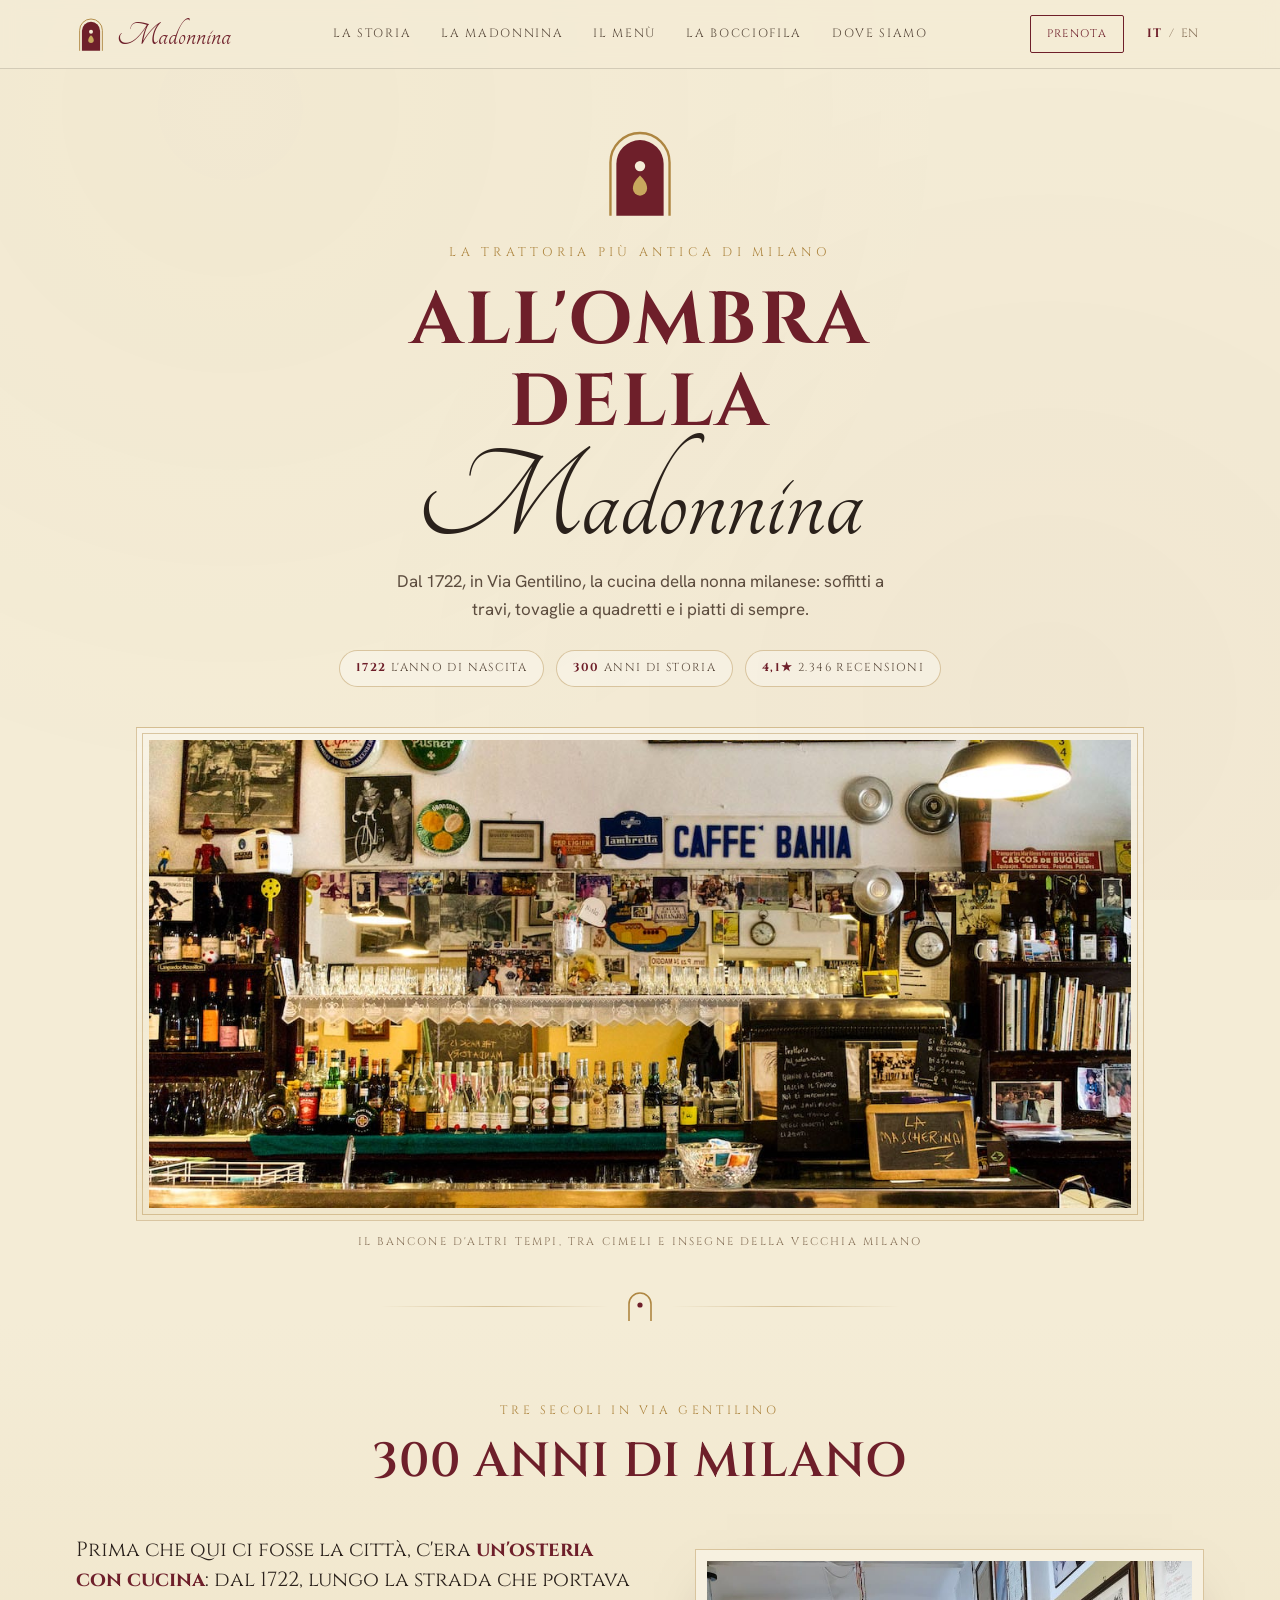
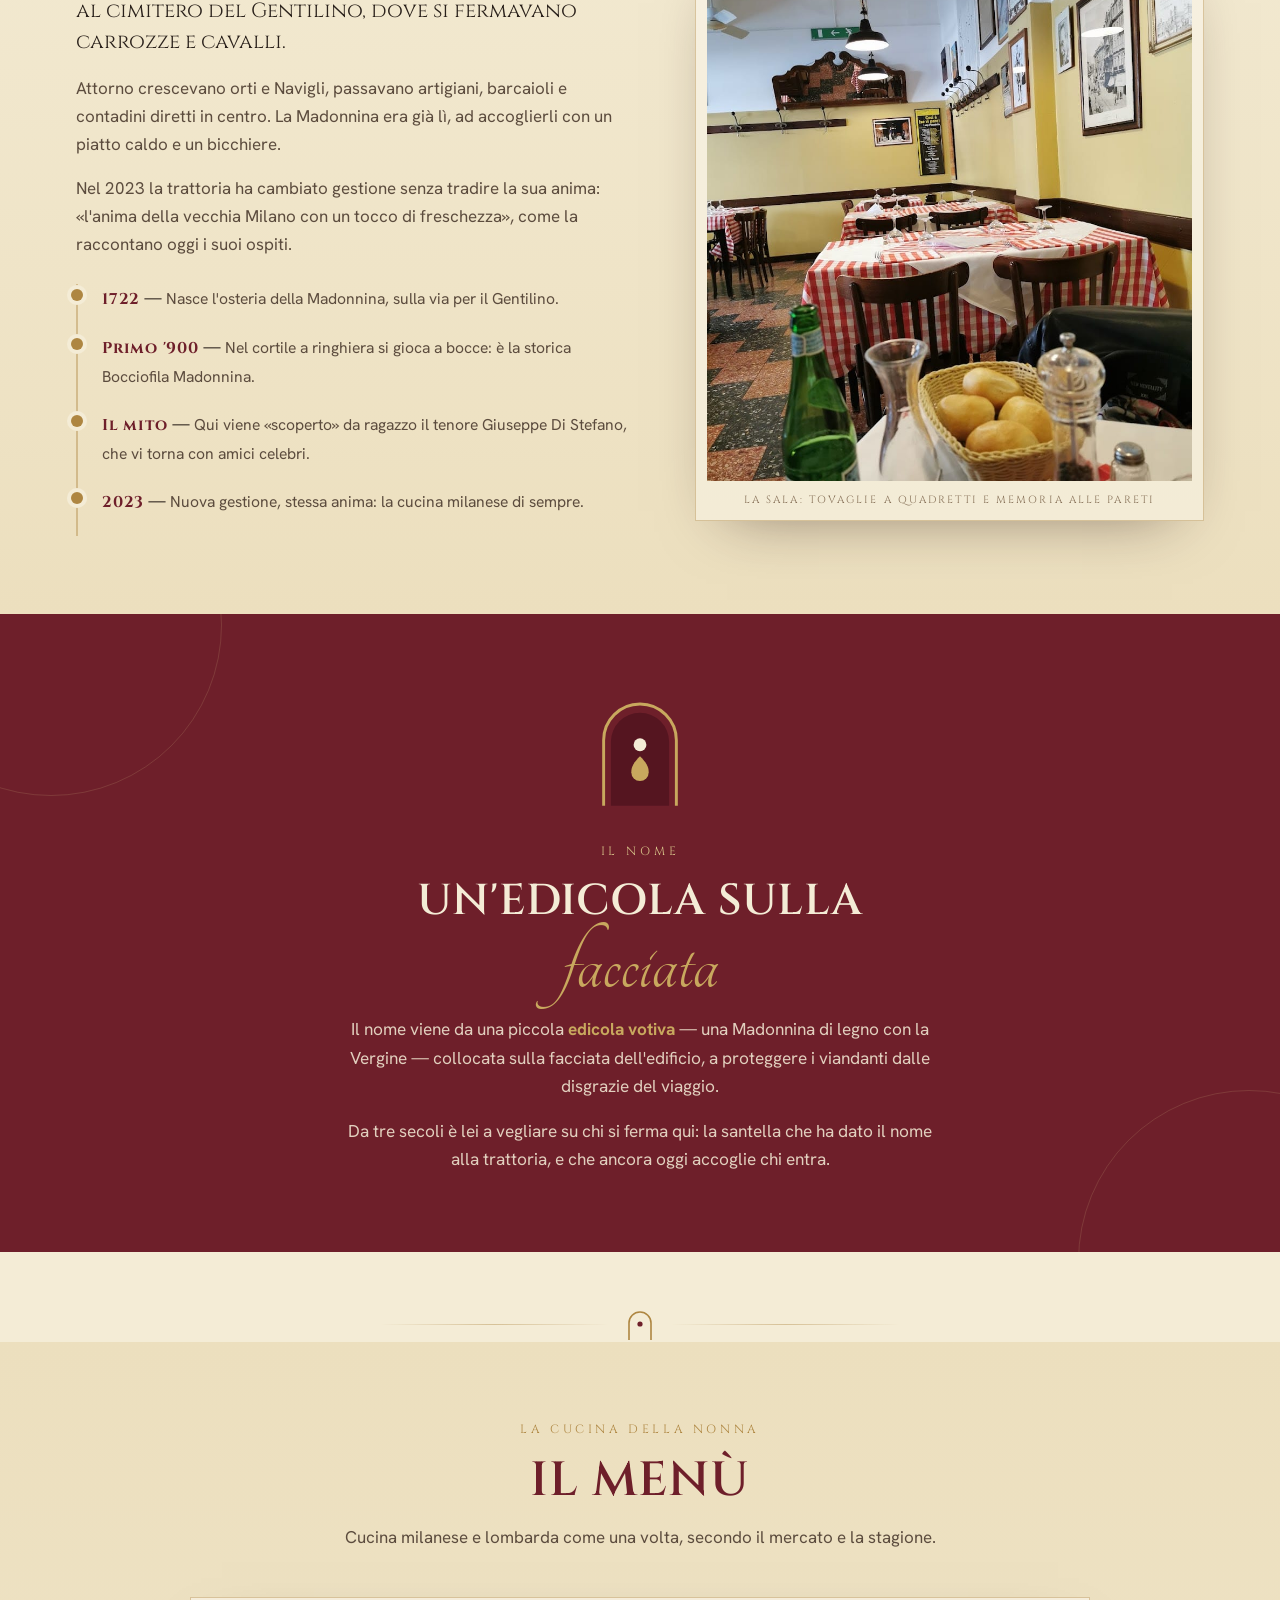
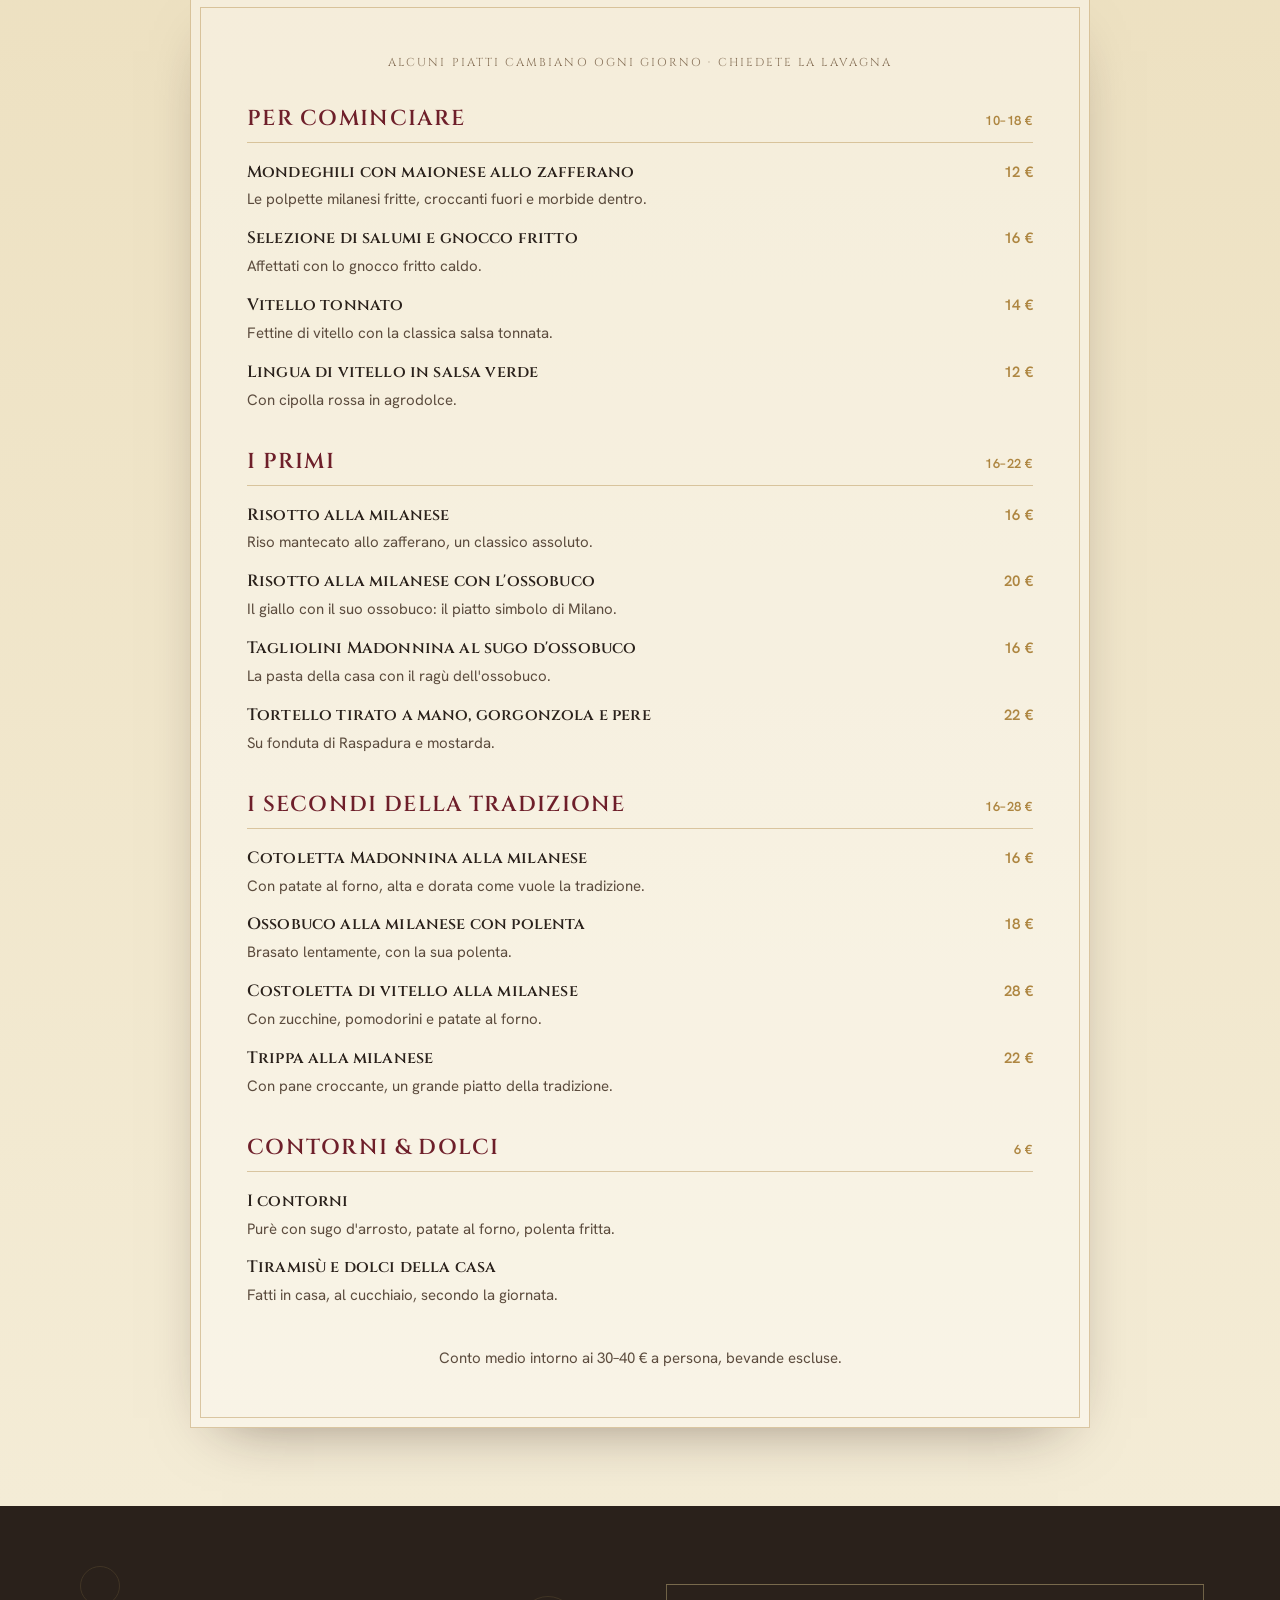
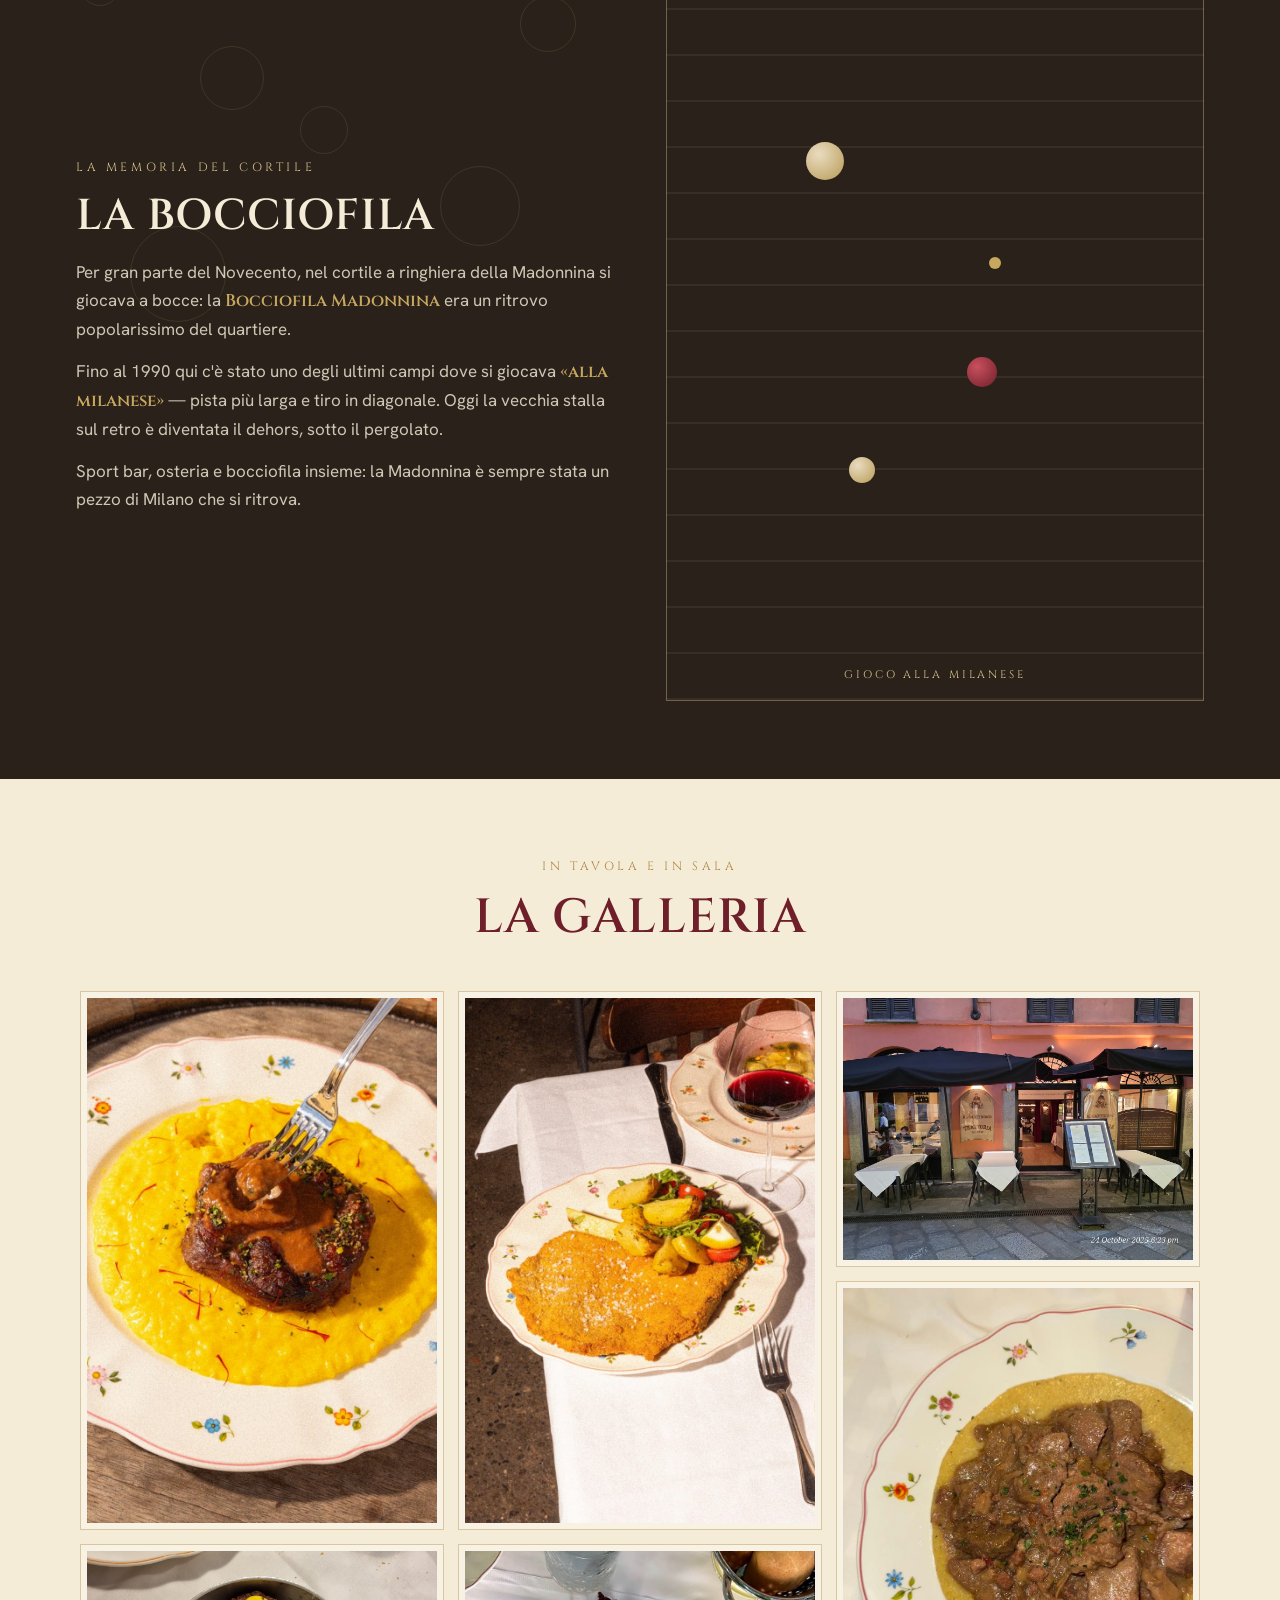
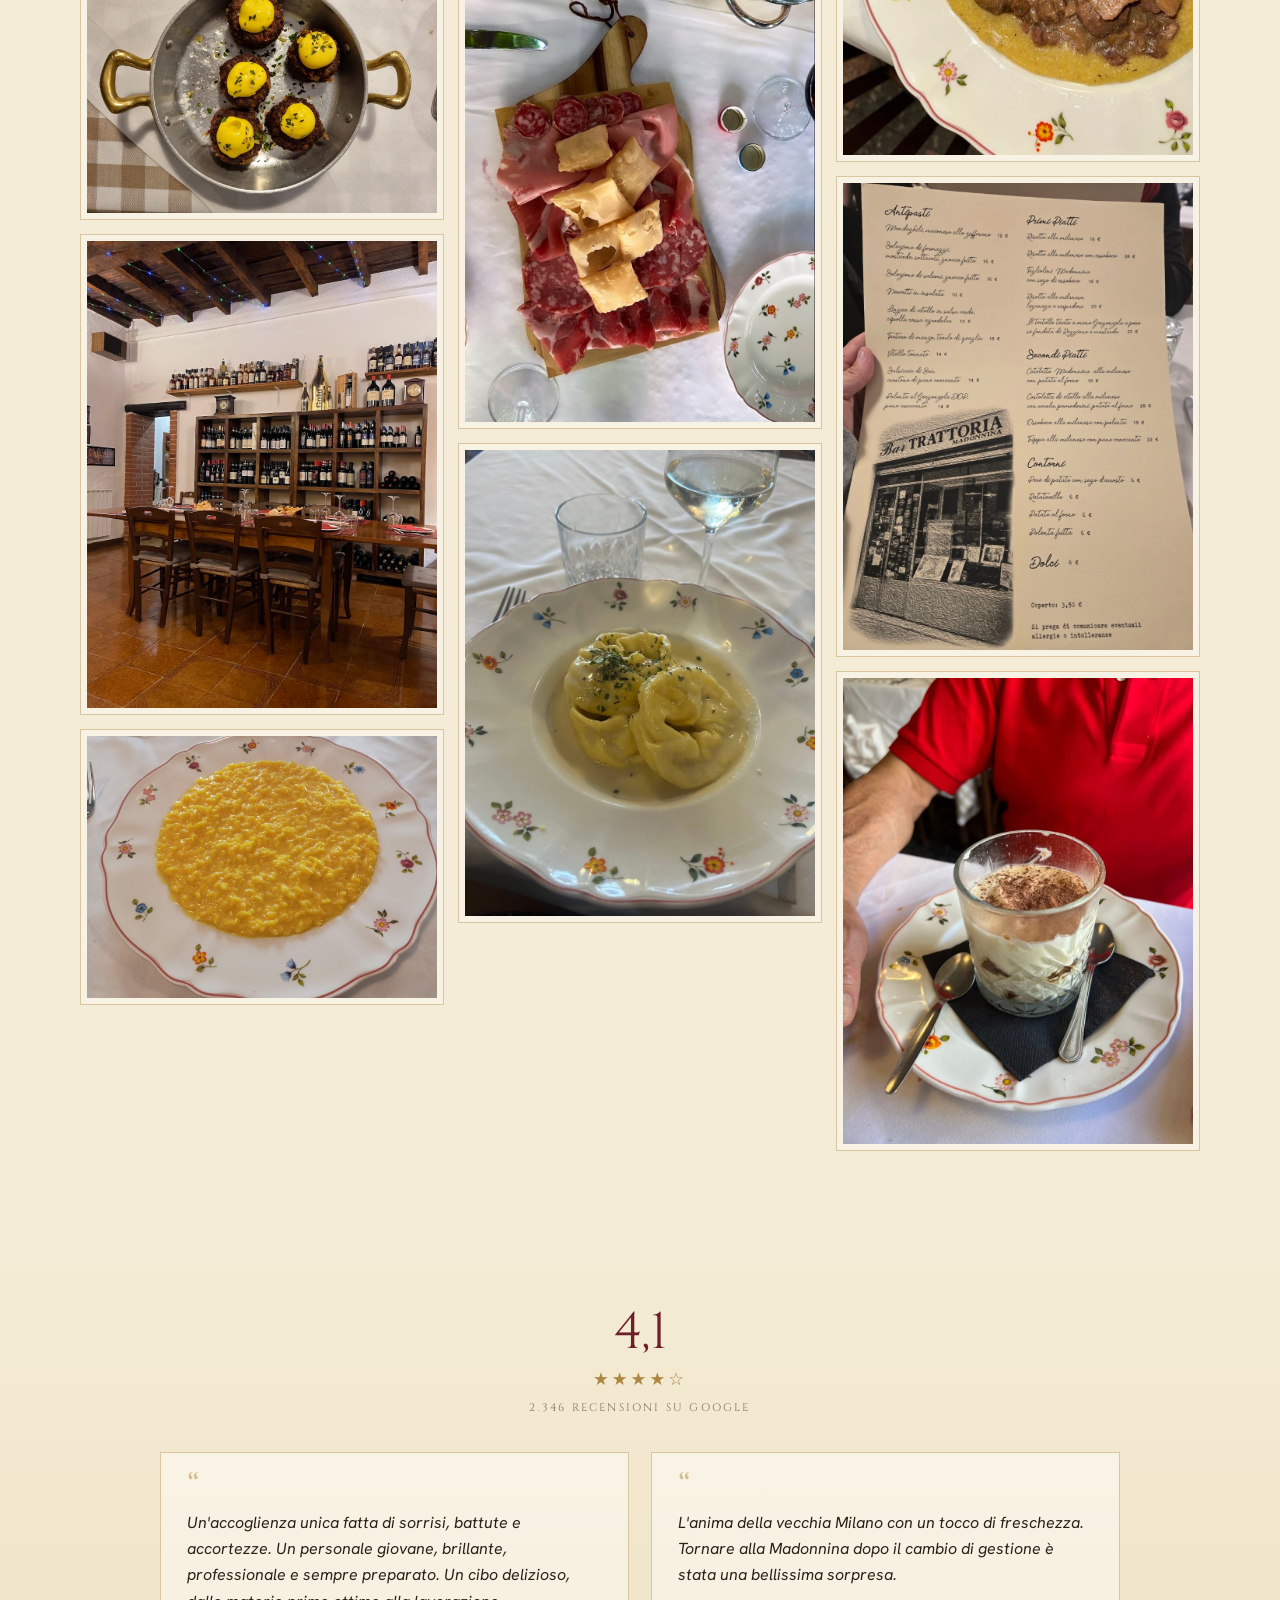
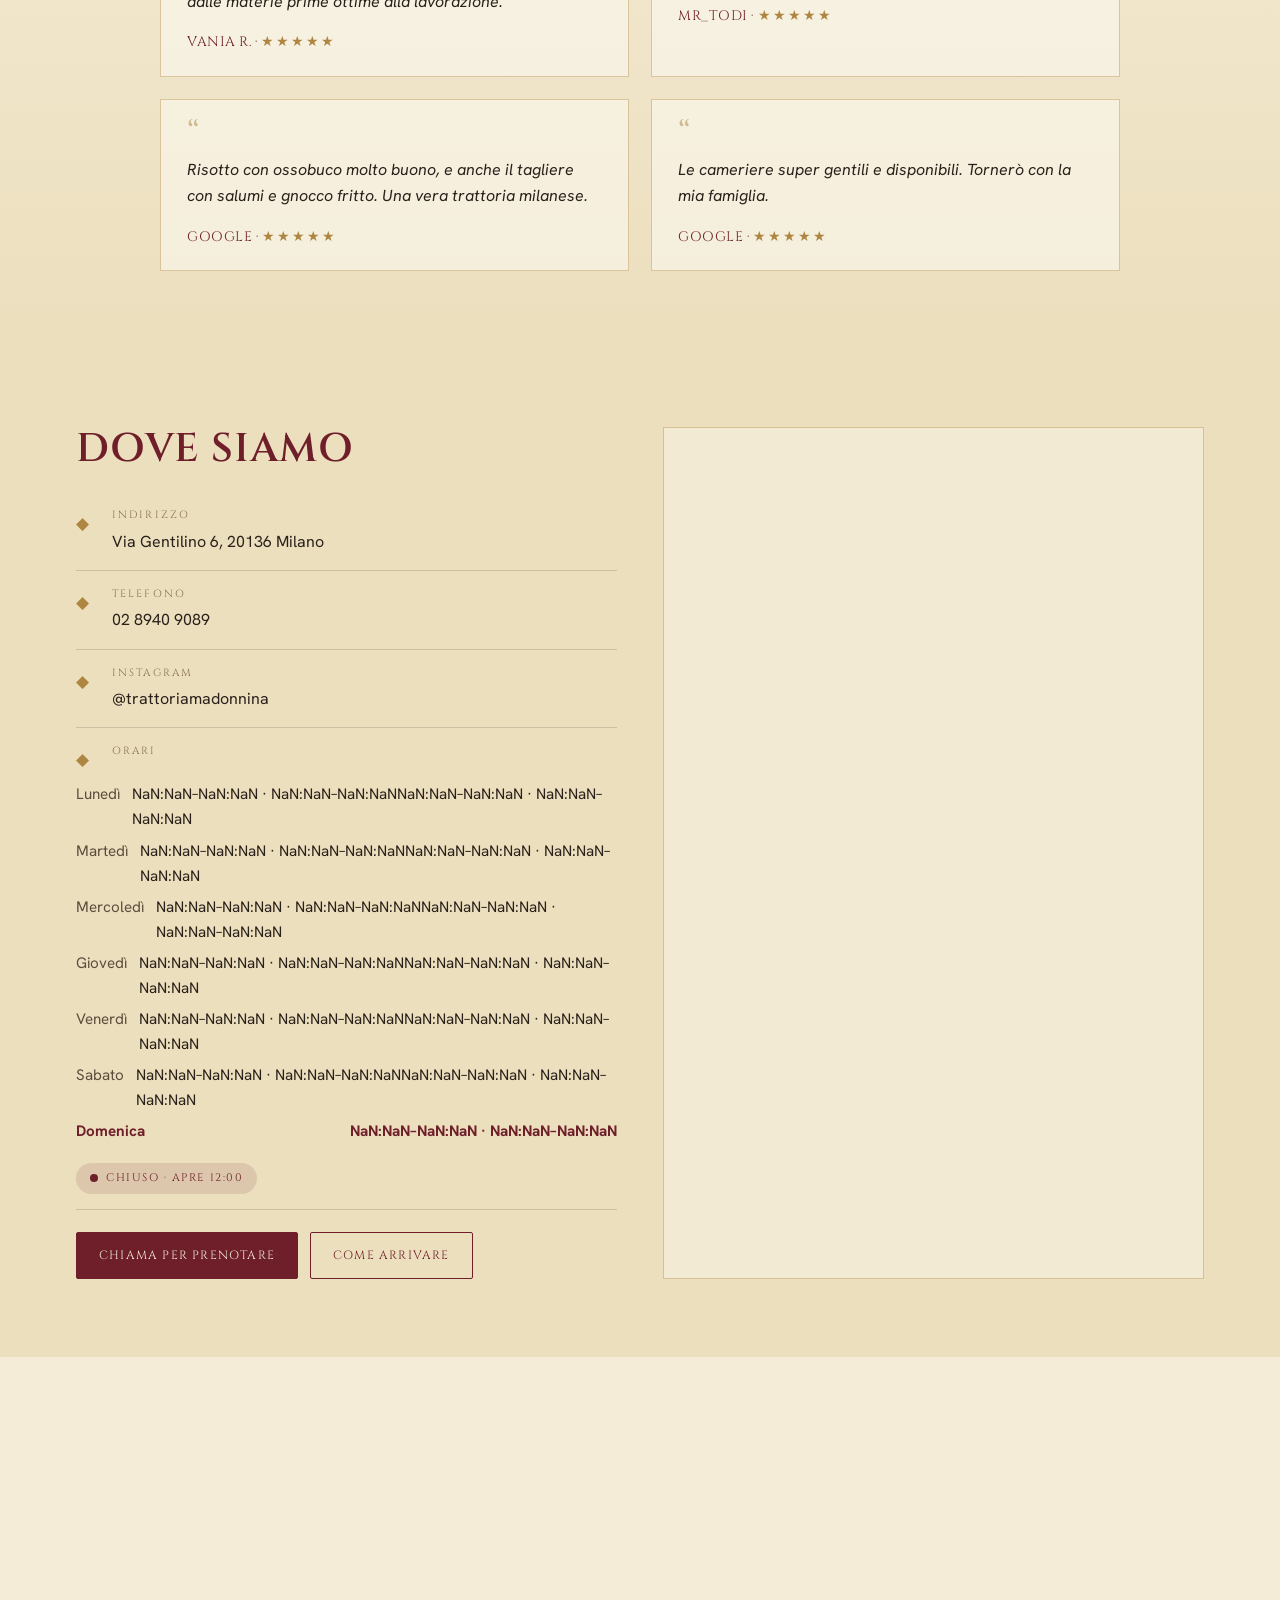
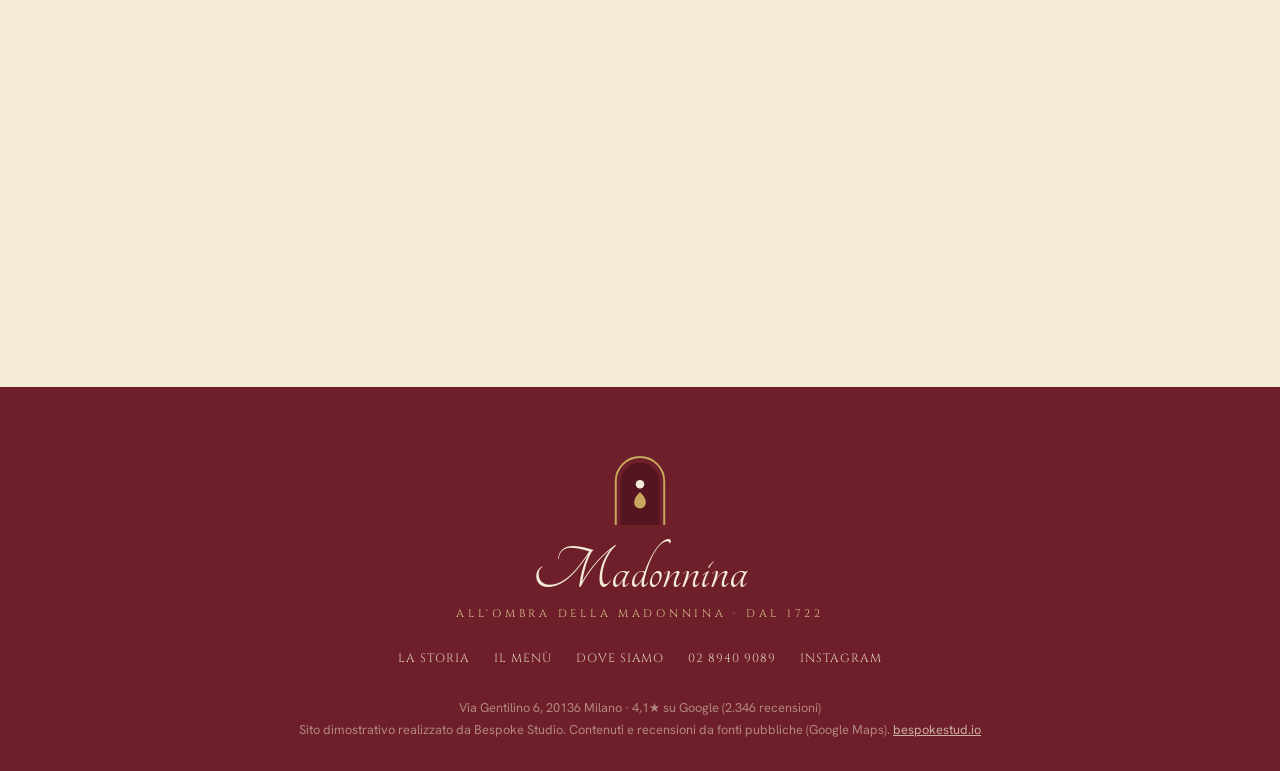
==== index.html @ 738dbb3f "Trattoria Madonnina — la trattoria più antica di Milano (1722) Co-Authored-By: Claude Opus 4.8 <nore" ====
<!DOCTYPE html>
<html lang="it">
<head>
<meta charset="UTF-8">
<meta name="viewport" content="width=device-width, initial-scale=1.0">
<title>Trattoria Madonnina — la trattoria più antica di Milano · dal 1722</title>
<meta name="description" content="La trattoria più antica di Milano, dal 1722. All'ombra della Madonnina, in Via Gentilino, la cucina della nonna milanese: mondeghili, ossobuco, risotto giallo, cotoletta.">
<link rel="preconnect" href="https://fonts.googleapis.com">
<link rel="preconnect" href="https://fonts.gstatic.com" crossorigin>
<link href="https://fonts.googleapis.com/css2?family=Cinzel:wght@500;600;700;800&family=Hanken+Grotesk:wght@400;500;600;700&family=Tangerine:wght@400;700&display=swap" rel="stylesheet">
<link rel="stylesheet" href="css/styles.css?v=2">
<link rel="icon" href="data:image/svg+xml,<svg xmlns='http://www.w3.org/2000/svg' viewBox='0 0 66 82'><path d='M8 74V33a25 25 0 0 1 50 0v41z' fill='none' stroke='%23AE8641' stroke-width='3'/><circle cx='33' cy='40' r='7' fill='%236E1F2A'/></svg>">
</head>
<body>

<!-- intro -->
<div id="intro">
  <span class="edicola"><svg class="emblem" viewBox="0 0 66 82"><path class="arch" d="M8 78V33a25 25 0 0 1 50 0v45"/><path class="inner" d="M13 78V34a20 20 0 0 1 40 0v44z"/><circle class="star" cx="33" cy="36" r="4.4"/><path class="flame" d="M33 44c-4 4-6 7-6 11a6 6 0 0 0 12 0c0-4-2-7-6-11z"/></svg></span>
  <div class="i-name">Madonnina</div>
  <div class="i-sub">Milano · dal 1722</div>
</div>

<!-- header -->
<header>
  <nav class="nav wrap">
    <a class="brand" href="#hero" aria-label="Trattoria Madonnina">
      <span class="edicola"><svg class="emblem" viewBox="0 0 66 82"><path class="arch" d="M8 78V33a25 25 0 0 1 50 0v45"/><path class="inner" d="M13 78V34a20 20 0 0 1 40 0v44z"/><circle class="star" cx="33" cy="36" r="4.4"/><path class="flame" d="M33 44c-4 4-6 7-6 11a6 6 0 0 0 12 0c0-4-2-7-6-11z"/></svg></span>
      <b>Madonnina</b>
    </a>
    <div class="nav-links" id="navlinks">
      <a href="#storia" data-i18n="nav.storia">La storia</a>
      <a href="#edicola-sec" data-i18n="nav.edicola">La Madonnina</a>
      <a href="#menu" data-i18n="nav.menu">Il menù</a>
      <a href="#bocciofila" data-i18n="nav.bocce">La bocciofila</a>
      <a href="#dove" data-i18n="nav.dove">Dove siamo</a>
    </div>
    <div style="display:flex;align-items:center;gap:18px">
      <a class="nav-cta" href="tel:+390289409089" data-i18n="nav.cta">Prenota</a>
      <div class="lang">
        <button data-lang="it" class="on">IT</button><span>/</span><button data-lang="en">EN</button>
      </div>
      <button class="burger" id="burger" aria-label="Menu"><span></span><span></span><span></span></button>
    </div>
  </nav>
</header>

<main>

<!-- HERO -->
<section id="hero">
  <div class="hero-shrine wrap">
    <div class="hero-arch"><span class="edicola"><svg class="emblem" viewBox="0 0 66 82"><path class="arch" d="M8 78V33a25 25 0 0 1 50 0v45"/><path class="inner" d="M13 78V34a20 20 0 0 1 40 0v44z"/><circle class="star" cx="33" cy="36" r="4.4"/><path class="flame" d="M33 44c-4 4-6 7-6 11a6 6 0 0 0 12 0c0-4-2-7-6-11z"/></svg></span></div>
    <div class="hero-kicker" data-i18n="hero.kicker">La trattoria più antica di Milano</div>
    <h1 data-i18n="hero.h1">All'ombra della</h1>
    <span class="hero-script">Madonnina</span>
    <p class="hero-lead" data-i18n="hero.lead">Dal 1722, in Via Gentilino, la cucina della nonna milanese: soffitti a travi, tovaglie a quadretti e i piatti di sempre.</p>
    <div class="hero-pills">
      <span class="pill"><b>1722</b> <span data-i18n="hero.p1">l'anno di nascita</span></span>
      <span class="pill"><b>300</b> <span data-i18n="hero.p2">anni di storia</span></span>
      <span class="pill"><b>4,1★</b> <span data-i18n="hero.p3">2.346 recensioni</span></span>
    </div>
  </div>
  <div class="hero-frame">
    <div class="hero-photo"><img src="img/bancone.jpg" alt="Il bancone storico della Trattoria Madonnina con i cimeli della vecchia Milano" loading="eager"></div>
    <div class="hero-cap" data-i18n="hero.cap">Il bancone d'altri tempi, tra cimeli e insegne della vecchia Milano</div>
  </div>
</section>

<div class="divider"><div class="rule"><svg viewBox="0 0 30 34"><path class="arch" d="M4 32V15a11 11 0 0 1 22 0v17"/><circle class="dot" cx="15" cy="16" r="2.6"/></svg></div></div>

<!-- STORIA -->
<section id="storia">
  <div class="wrap">
    <div class="sec-head reveal">
      <div class="sec-kicker" data-i18n="storia.kicker">Tre secoli in Via Gentilino</div>
      <h2 data-i18n="storia.h2">300 anni di Milano</h2>
    </div>
    <div class="storia-grid">
      <div class="storia-copy reveal">
        <p class="lead" data-i18n="storia.lead">Prima che qui ci fosse la città, c'era <b>un'osteria con cucina</b>: dal 1722, lungo la strada che portava al cimitero del Gentilino, dove si fermavano carrozze e cavalli.</p>
        <p data-i18n="storia.p1">Attorno crescevano orti e Navigli, passavano artigiani, barcaioli e contadini diretti in centro. La Madonnina era già lì, ad accoglierli con un piatto caldo e un bicchiere.</p>
        <p data-i18n="storia.p2">Nel 2023 la trattoria ha cambiato gestione senza tradire la sua anima: «l'anima della vecchia Milano con un tocco di freschezza», come la raccontano oggi i suoi ospiti.</p>
        <ul class="timeline">
          <li><span class="yr">1722</span> — <span class="tx" data-i18n="storia.t1">Nasce l'osteria della Madonnina, sulla via per il Gentilino.</span></li>
          <li><span class="yr" data-i18n="storia.t2y">Primo '900</span> — <span class="tx" data-i18n="storia.t2">Nel cortile a ringhiera si gioca a bocce: è la storica Bocciofila Madonnina.</span></li>
          <li><span class="yr" data-i18n="storia.t3y">Il mito</span> — <span class="tx" data-i18n="storia.t3">Qui viene «scoperto» da ragazzo il tenore Giuseppe Di Stefano, che vi torna con amici celebri.</span></li>
          <li><span class="yr">2023</span> — <span class="tx" data-i18n="storia.t4">Nuova gestione, stessa anima: la cucina milanese di sempre.</span></li>
        </ul>
      </div>
      <figure class="storia-photo reveal">
        <img src="img/sala.jpg" alt="La sala della trattoria con tovaglie a quadretti e foto in bianco e nero alle pareti">
        <figcaption data-i18n="storia.cap">La sala: tovaglie a quadretti e memoria alle pareti</figcaption>
      </figure>
    </div>
  </div>
</section>

<!-- EDICOLA (signature) -->
<section id="edicola-sec">
  <div class="edic-inner wrap reveal">
    <span class="edicola"><svg class="emblem" viewBox="0 0 66 82"><path class="arch" d="M8 78V33a25 25 0 0 1 50 0v45"/><path class="inner" d="M13 78V34a20 20 0 0 1 40 0v44z"/><circle class="star" cx="33" cy="36" r="4.4"/><path class="flame" d="M33 44c-4 4-6 7-6 11a6 6 0 0 0 12 0c0-4-2-7-6-11z"/></svg></span>
    <div class="edic-kicker" data-i18n="edic.kicker">Il nome</div>
    <h2 data-i18n="edic.h2">Un'edicola sulla</h2>
    <span class="script">facciata</span>
    <p data-i18n="edic.p1">Il nome viene da una piccola <b style="color:var(--gold-2)">edicola votiva</b> — una Madonnina di legno con la Vergine — collocata sulla facciata dell'edificio, a proteggere i viandanti dalle disgrazie del viaggio.</p>
    <p data-i18n="edic.p2">Da tre secoli è lei a vegliare su chi si ferma qui: la santella che ha dato il nome alla trattoria, e che ancora oggi accoglie chi entra.</p>
  </div>
</section>

<div class="divider" style="padding:56px 0 0"><div class="rule"><svg viewBox="0 0 30 34"><path class="arch" d="M4 32V15a11 11 0 0 1 22 0v17"/><circle class="dot" cx="15" cy="16" r="2.6"/></svg></div></div>

<!-- MENU -->
<section id="menu">
  <div class="wrap">
    <div class="sec-head reveal">
      <div class="sec-kicker" data-i18n="menu.kicker">La cucina della nonna</div>
      <h2 data-i18n="menu.h2">Il menù</h2>
      <p data-i18n="menu.sub">Cucina milanese e lombarda come una volta, secondo il mercato e la stagione.</p>
    </div>
    <div class="menu-card reveal">
      <div class="menu-note" data-i18n="menu.note">Alcuni piatti cambiano ogni giorno · chiedete la lavagna</div>

      <div class="menu-cat">
        <h3><span data-i18n="menu.c1">Per cominciare</span><span class="rng">10–18 €</span></h3>
        <div class="dish"><div class="dn"><span data-i18n="menu.d1n">Mondeghili con maionese allo zafferano</span><span class="dp">12 €</span></div><div class="dd" data-i18n="menu.d1d">Le polpette milanesi fritte, croccanti fuori e morbide dentro.</div></div>
        <div class="dish"><div class="dn"><span data-i18n="menu.d2n">Selezione di salumi e gnocco fritto</span><span class="dp">16 €</span></div><div class="dd" data-i18n="menu.d2d">Affettati con lo gnocco fritto caldo.</div></div>
        <div class="dish"><div class="dn"><span data-i18n="menu.d3n">Vitello tonnato</span><span class="dp">14 €</span></div><div class="dd" data-i18n="menu.d3d">Fettine di vitello con la classica salsa tonnata.</div></div>
        <div class="dish"><div class="dn"><span data-i18n="menu.d4n">Lingua di vitello in salsa verde</span><span class="dp">12 €</span></div><div class="dd" data-i18n="menu.d4d">Con cipolla rossa in agrodolce.</div></div>
      </div>

      <div class="menu-cat">
        <h3><span data-i18n="menu.c2">I primi</span><span class="rng">16–22 €</span></h3>
        <div class="dish"><div class="dn"><span data-i18n="menu.d5n">Risotto alla milanese</span><span class="dp">16 €</span></div><div class="dd" data-i18n="menu.d5d">Riso mantecato allo zafferano, un classico assoluto.</div></div>
        <div class="dish"><div class="dn"><span data-i18n="menu.d6n">Risotto alla milanese con l'ossobuco</span><span class="dp">20 €</span></div><div class="dd" data-i18n="menu.d6d">Il giallo con il suo ossobuco: il piatto simbolo di Milano.</div></div>
        <div class="dish"><div class="dn"><span data-i18n="menu.d7n">Tagliolini Madonnina al sugo d'ossobuco</span><span class="dp">16 €</span></div><div class="dd" data-i18n="menu.d7d">La pasta della casa con il ragù dell'ossobuco.</div></div>
        <div class="dish"><div class="dn"><span data-i18n="menu.d8n">Tortello tirato a mano, gorgonzola e pere</span><span class="dp">22 €</span></div><div class="dd" data-i18n="menu.d8d">Su fonduta di Raspadura e mostarda.</div></div>
      </div>

      <div class="menu-cat">
        <h3><span data-i18n="menu.c3">I secondi della tradizione</span><span class="rng">16–28 €</span></h3>
        <div class="dish"><div class="dn"><span data-i18n="menu.d9n">Cotoletta Madonnina alla milanese</span><span class="dp">16 €</span></div><div class="dd" data-i18n="menu.d9d">Con patate al forno, alta e dorata come vuole la tradizione.</div></div>
        <div class="dish"><div class="dn"><span data-i18n="menu.d10n">Ossobuco alla milanese con polenta</span><span class="dp">18 €</span></div><div class="dd" data-i18n="menu.d10d">Brasato lentamente, con la sua polenta.</div></div>
        <div class="dish"><div class="dn"><span data-i18n="menu.d11n">Costoletta di vitello alla milanese</span><span class="dp">28 €</span></div><div class="dd" data-i18n="menu.d11d">Con zucchine, pomodorini e patate al forno.</div></div>
        <div class="dish"><div class="dn"><span data-i18n="menu.d12n">Trippa alla milanese</span><span class="dp">22 €</span></div><div class="dd" data-i18n="menu.d12d">Con pane croccante, un grande piatto della tradizione.</div></div>
      </div>

      <div class="menu-cat">
        <h3><span data-i18n="menu.c4">Contorni &amp; dolci</span><span class="rng">6 €</span></h3>
        <div class="dish"><div class="dn"><span data-i18n="menu.d13n">I contorni</span></div><div class="dd" data-i18n="menu.d13d">Purè con sugo d'arrosto, patate al forno, polenta fritta.</div></div>
        <div class="dish"><div class="dn"><span data-i18n="menu.d14n">Tiramisù e dolci della casa</span></div><div class="dd" data-i18n="menu.d14d">Fatti in casa, al cucchiaio, secondo la giornata.</div></div>
      </div>

      <p class="menu-foot" data-i18n="menu.foot">Conto medio intorno ai 30–40 € a persona, bevande escluse.</p>
    </div>
  </div>
</section>

<!-- BOCCIOFILA (signature) -->
<section id="bocciofila">
  <div class="bocce-motif" aria-hidden="true"></div>
  <div class="wrap">
    <div class="bocce-grid">
      <div class="bocce-copy reveal">
        <div class="sec-kicker" data-i18n="bocce.kicker">La memoria del cortile</div>
        <h2 data-i18n="bocce.h2">La bocciofila</h2>
        <p data-i18n="bocce.p1">Per gran parte del Novecento, nel cortile a ringhiera della Madonnina si giocava a bocce: la <span class="em">Bocciofila Madonnina</span> era un ritrovo popolarissimo del quartiere.</p>
        <p data-i18n="bocce.p2">Fino al 1990 qui c'è stato uno degli ultimi campi dove si giocava <span class="em">«alla milanese»</span> — pista più larga e tiro in diagonale. Oggi la vecchia stalla sul retro è diventata il dehors, sotto il pergolato.</p>
        <p data-i18n="bocce.p3">Sport bar, osteria e bocciofila insieme: la Madonnina è sempre stata un pezzo di Milano che si ritrova.</p>
      </div>
      <div class="bocce-court reveal" aria-hidden="true">
        <span class="ball b1"></span>
        <span class="ball b2"></span>
        <span class="ball b3"></span>
        <span class="ball pallino"></span>
        <span class="court-lbl" data-i18n="bocce.court">gioco alla milanese</span>
      </div>
    </div>
  </div>
</section>

<!-- GALLERY -->
<section id="gallery-sec">
  <div class="wrap">
    <div class="sec-head reveal">
      <div class="sec-kicker" data-i18n="gal.kicker">In tavola e in sala</div>
      <h2 data-i18n="gal.h2">La galleria</h2>
    </div>
    <div class="gallery reveal">
      <figure><img src="img/ossobuco.jpg" alt="Ossobuco con risotto giallo alla milanese" loading="lazy"></figure>
      <figure><img src="img/mondeghili.jpg" alt="Mondeghili, polpette milanesi in tegame di rame" loading="lazy"></figure>
      <figure><img src="img/cantina.jpg" alt="La parete delle bottiglie e i tavoli in legno" loading="lazy"></figure>
      <figure><img src="img/risotto.jpg" alt="Risotto giallo alla milanese" loading="lazy"></figure>
      <figure><img src="img/cotoletta.jpg" alt="Cotoletta alla milanese con patate e verdure" loading="lazy"></figure>
      <figure><img src="img/tagliere.jpg" alt="Tagliere di salumi, formaggi e gnocco fritto" loading="lazy"></figure>
      <figure><img src="img/tortelli.jpg" alt="Tortelli in crema fatti in casa" loading="lazy"></figure>
      <figure><img src="img/dehors.jpg" alt="Il dehors della trattoria al tramonto" loading="lazy"></figure>
      <figure><img src="img/spezzatino.jpg" alt="Spezzatino della tradizione" loading="lazy"></figure>
      <figure><img src="img/menu.jpg" alt="Il menù sulla carta intestata storica della Trattoria Madonnina" loading="lazy"></figure>
      <figure><img src="img/tiramisu.jpg" alt="Tiramisù fatto in casa" loading="lazy"></figure>
    </div>
  </div>
</section>

<!-- RECENSIONI -->
<section id="recensioni">
  <div class="wrap">
    <div class="rev-top reveal">
      <div class="rev-score">4,1</div>
      <div class="rev-stars">★★★★☆</div>
      <div class="rev-src" data-i18n="rev.src">2.346 recensioni su Google</div>
    </div>
    <div class="rev-grid">
      <div class="rev-card reveal">
        <div class="q">“</div>
        <p data-i18n="rev.q1">Un'accoglienza unica fatta di sorrisi, battute e accortezze. Un personale giovane, brillante, professionale e sempre preparato. Un cibo delizioso, dalle materie prime ottime alla lavorazione.</p>
        <div class="who">Vania R. · <span class="st">★★★★★</span></div>
      </div>
      <div class="rev-card reveal">
        <div class="q">“</div>
        <p data-i18n="rev.q2">L'anima della vecchia Milano con un tocco di freschezza. Tornare alla Madonnina dopo il cambio di gestione è stata una bellissima sorpresa.</p>
        <div class="who">mr_todi · <span class="st">★★★★★</span></div>
      </div>
      <div class="rev-card reveal">
        <div class="q">“</div>
        <p data-i18n="rev.q3">Risotto con ossobuco molto buono, e anche il tagliere con salumi e gnocco fritto. Una vera trattoria milanese.</p>
        <div class="who">Google · <span class="st">★★★★★</span></div>
      </div>
      <div class="rev-card reveal">
        <div class="q">“</div>
        <p data-i18n="rev.q4">Le cameriere super gentili e disponibili. Tornerò con la mia famiglia.</p>
        <div class="who">Google · <span class="st">★★★★★</span></div>
      </div>
    </div>
  </div>
</section>

<!-- DOVE -->
<section id="dove">
  <div class="wrap">
    <div class="dove-grid">
      <div class="dove-info reveal">
        <h2 data-i18n="dove.h2">Dove siamo</h2>
        <div class="info-row">
          <span class="ic">◆</span>
          <div><div class="lb" data-i18n="dove.addr">Indirizzo</div>
          <a class="vl" href="https://maps.google.com/?q=Trattoria+Madonnina+Via+Gentilino+6+Milano" target="_blank" rel="noopener">Via Gentilino 6, 20136 Milano</a></div>
        </div>
        <div class="info-row">
          <span class="ic">◆</span>
          <div><div class="lb" data-i18n="dove.phone">Telefono</div>
          <a class="vl" href="tel:+390289409089">02 8940 9089</a></div>
        </div>
        <div class="info-row">
          <span class="ic">◆</span>
          <div><div class="lb">Instagram</div>
          <a class="vl" href="https://instagram.com/trattoriamadonnina" target="_blank" rel="noopener">@trattoriamadonnina</a></div>
        </div>
        <div class="info-row" style="flex-direction:column;gap:6px">
          <div style="display:flex;gap:14px"><span class="ic">◆</span><div class="lb" data-i18n="dove.hours">Orari</div></div>
          <div id="hours" style="width:100%"></div>
          <div id="statusbox"></div>
        </div>
        <div class="cta-row">
          <a class="btn btn-solid" href="tel:+390289409089" data-i18n="dove.call">Chiama per prenotare</a>
          <a class="btn btn-ghost" href="https://maps.google.com/?q=Trattoria+Madonnina+Via+Gentilino+6+Milano" target="_blank" rel="noopener" data-i18n="dove.dir">Come arrivare</a>
        </div>
      </div>
      <div class="dove-map reveal">
        <iframe title="Mappa Trattoria Madonnina" loading="lazy" referrerpolicy="no-referrer-when-downgrade"
          src="https://www.google.com/maps?q=Trattoria+Madonnina+Via+Gentilino+6+Milano&output=embed"></iframe>
      </div>
    </div>
  </div>
</section>

<!-- FAQ -->
<section id="faq">
  <div class="wrap">
    <div class="sec-head reveal">
      <div class="sec-kicker" data-i18n="faq.kicker">Domande frequenti</div>
      <h2 data-i18n="faq.h2">Buono a sapersi</h2>
    </div>
    <div class="faq-list reveal">
      <div class="faq-item"><button class="faq-q" data-i18n="faq.q1">La Madonnina è davvero la trattoria più antica di Milano?</button><div class="faq-a"><p data-i18n="faq.a1">Un'osteria con lo stesso nome esiste qui dal 1722, lungo l'antica via per il cimitero del Gentilino: per questo è ricordata come la trattoria più antica della città.</p></div></div>
      <div class="faq-item"><button class="faq-q" data-i18n="faq.q2">Serve prenotare?</button><div class="faq-a"><p data-i18n="faq.a2">Consigliato, soprattutto a cena e nel weekend. Potete chiamare il 02 8940 9089.</p></div></div>
      <div class="faq-item"><button class="faq-q" data-i18n="faq.q3">Che cucina proponete?</button><div class="faq-a"><p data-i18n="faq.a3">Cucina milanese e lombarda della tradizione: mondeghili, risotto alla milanese, ossobuco, cotoletta, trippa e dolci fatti in casa. Alcuni piatti cambiano ogni giorno.</p></div></div>
      <div class="faq-item"><button class="faq-q" data-i18n="faq.q4">Quando siete aperti?</button><div class="faq-a"><p data-i18n="faq.a4">Da lunedì a sabato a pranzo (12–15:30) e a cena (19–24); la domenica solo a pranzo (12–15:30).</p></div></div>
      <div class="faq-item"><button class="faq-q" data-i18n="faq.q5">Avete uno spazio all'aperto?</button><div class="faq-a"><p data-i18n="faq.a5">Sì: nel cortile, dov'era la vecchia stalla, c'è un dehors sotto il pergolato.</p></div></div>
    </div>
  </div>
</section>

</main>

<!-- FOOTER -->
<footer>
  <span class="edicola"><svg class="emblem" viewBox="0 0 66 82"><path class="arch" d="M8 78V33a25 25 0 0 1 50 0v45"/><path class="inner" d="M13 78V34a20 20 0 0 1 40 0v44z"/><circle class="star" cx="33" cy="36" r="4.4"/><path class="flame" d="M33 44c-4 4-6 7-6 11a6 6 0 0 0 12 0c0-4-2-7-6-11z"/></svg></span>
  <div class="f-name">Madonnina</div>
  <div class="f-sub" data-i18n="foot.sub">All'ombra della Madonnina · dal 1722</div>
  <div class="f-links">
    <a href="#storia" data-i18n="nav.storia">La storia</a>
    <a href="#menu" data-i18n="nav.menu">Il menù</a>
    <a href="#dove" data-i18n="nav.dove">Dove siamo</a>
    <a href="tel:+390289409089">02 8940 9089</a>
    <a href="https://instagram.com/trattoriamadonnina" target="_blank" rel="noopener">Instagram</a>
  </div>
  <div class="f-fine">
    Via Gentilino 6, 20136 Milano · <span data-i18n="foot.rating">4,1★ su Google (2.346 recensioni)</span><br>
    <span data-i18n="foot.demo">Sito dimostrativo realizzato da Bespoke Studio. Contenuti e recensioni da fonti pubbliche (Google Maps).</span>
    <a href="https://bespokestud.io" target="_blank" rel="noopener">bespokestud.io</a>
  </div>
</footer>

<!-- action bar -->
<div class="actionbar">
  <a class="a-call" href="tel:+390289409089"><span data-i18n="ab.call">Prenota</span><span class="a-state" id="ab-state"></span></a>
  <a class="a-map" href="https://maps.google.com/?q=Trattoria+Madonnina+Via+Gentilino+6+Milano" target="_blank" rel="noopener" data-i18n="ab.map">Mappa</a>
</div>

<script src="js/main.js?v=2"></script>
</body>
</html>
---- css/styles.css ----
/* ============================================================
   Trattoria Madonnina — la trattoria più antica di Milano (1722)
   Gesto-firma: l'EDICOLA VOTIVA (la santella che dà il nome)
   Palette: crema + bordeaux + oro votivo + noce-inchiostro
   Font: Cinzel (display) · Tangerine (wordmark) · Hanken Grotesk (body)
   ============================================================ */
:root{
  --paper:#F4ECD6; --paper-2:#ECDFBE; --paper-3:#E5D4AC;
  --wine:#6E1F2A; --wine-2:#551520; --wine-soft:#8A3542;
  --gold:#AE8641; --gold-2:#C8A85E; --gold-soft:#D8C48A;
  --ink:#2A211B; --ink-soft:#5C4C3E; --ink-mute:#877158;
  --line:rgba(42,33,27,.16); --line-gold:rgba(174,134,65,.42);
  --shadow:0 22px 60px -32px rgba(42,20,16,.55);
  --serif:'Cinzel',Georgia,serif;
  --script:'Tangerine',cursive;
  --body:'Hanken Grotesk',system-ui,sans-serif;
  --wrap:1180px;
}
*{box-sizing:border-box;margin:0;padding:0}
html{scroll-behavior:smooth}
body{
  font-family:var(--body);background:var(--paper);color:var(--ink);
  line-height:1.65;-webkit-font-smoothing:antialiased;overflow-x:hidden;
  font-size:17px;
}
img{max-width:100%;display:block}
a{color:inherit;text-decoration:none}
h1,h2,h3{font-family:var(--serif);font-weight:600;line-height:1.12;letter-spacing:.02em}
.wrap{max-width:var(--wrap);margin:0 auto;padding:0 26px}
.reveal{opacity:0;transform:translateY(24px);transition:opacity .9s ease,transform .9s ease}
.reveal.in{opacity:1;transform:none}
@media (prefers-reduced-motion:reduce){.reveal{opacity:1;transform:none;transition:none}}

/* ---------- paper texture ---------- */
body::before{
  content:"";position:fixed;inset:0;pointer-events:none;z-index:0;opacity:.5;
  background:
    radial-gradient(circle at 18% 12%,rgba(174,134,65,.06),transparent 55%),
    radial-gradient(circle at 82% 78%,rgba(110,31,42,.05),transparent 55%);
}
main,header,footer{position:relative;z-index:1}

/* ---------- EDICOLA / niche emblem ---------- */
.edicola{display:inline-block}
.edicola svg{display:block}
.emblem{width:66px;height:82px}
.emblem .arch{fill:none;stroke:var(--gold);stroke-width:2}
.emblem .inner{fill:var(--wine)}
.emblem .flame{fill:var(--gold-2)}
.emblem .star{fill:var(--paper)}

/* divider: two nib-rules + a little arch */
.rule{display:flex;align-items:center;justify-content:center;gap:16px;margin:0 auto;max-width:520px;color:var(--gold)}
.rule::before,.rule::after{content:"";height:1px;flex:1;background:linear-gradient(90deg,transparent,var(--line-gold),transparent)}
.rule svg{width:30px;height:34px;flex:0 0 auto}
.rule .arch{fill:none;stroke:var(--gold);stroke-width:1.6}
.rule .dot{fill:var(--wine)}

/* ---------- intro overlay ---------- */
#intro{
  position:fixed;inset:0;z-index:200;background:var(--wine);
  display:flex;flex-direction:column;align-items:center;justify-content:center;gap:18px;
  transition:opacity .8s ease,visibility .8s;
}
#intro.gone{opacity:0;visibility:hidden}
#intro .emblem{width:92px;height:116px}
#intro .emblem .arch{stroke:var(--gold-2)}
#intro .emblem .inner{fill:var(--wine-2)}
#intro .i-name{font-family:var(--script);font-size:74px;color:var(--paper);line-height:.8}
#intro .i-sub{font-family:var(--serif);font-size:12px;letter-spacing:.42em;text-transform:uppercase;color:var(--gold-soft)}

/* ---------- header ---------- */
header{
  position:sticky;top:0;z-index:100;background:rgba(244,236,214,.86);
  backdrop-filter:blur(9px);border-bottom:1px solid var(--line);
}
.nav{display:flex;align-items:center;justify-content:space-between;height:68px}
.brand{display:flex;align-items:center;gap:11px}
.brand .emblem{width:30px;height:38px}
.brand b{font-family:var(--script);font-size:34px;font-weight:400;color:var(--wine);line-height:.7;margin-top:4px}
.nav-links{display:flex;gap:30px}
.nav-links a{font-family:var(--serif);font-size:12px;letter-spacing:.14em;text-transform:uppercase;color:var(--ink-soft);transition:color .25s}
.nav-links a:hover{color:var(--wine)}
.nav-cta{font-family:var(--serif);font-size:11px;letter-spacing:.12em;text-transform:uppercase;
  border:1px solid var(--wine);color:var(--wine);padding:9px 16px;border-radius:2px;transition:.25s}
.nav-cta:hover{background:var(--wine);color:var(--paper)}
.lang{display:flex;gap:2px;align-items:center;font-family:var(--serif);font-size:12px;color:var(--ink-mute)}
.lang button{background:none;border:none;font:inherit;color:var(--ink-mute);cursor:pointer;padding:3px 5px;letter-spacing:.06em}
.lang button.on{color:var(--wine);font-weight:700}
.burger{display:none;background:none;border:none;cursor:pointer;flex-direction:column;gap:5px;padding:6px}
.burger span{width:24px;height:2px;background:var(--wine);display:block}

/* ---------- HERO (edicola altar, symmetric) ---------- */
#hero{padding:54px 0 30px;text-align:center;position:relative}
.hero-shrine{position:relative;max-width:760px;margin:0 auto}
.hero-arch{margin:0 auto 14px}
.hero-arch .emblem{width:78px;height:98px}
.hero-kicker{font-family:var(--serif);font-size:12.5px;letter-spacing:.34em;text-transform:uppercase;color:var(--gold);margin-bottom:16px}
#hero h1{font-size:clamp(2.5rem,6.4vw,4.6rem);color:var(--wine);font-weight:700;text-transform:uppercase;letter-spacing:.03em}
.hero-script{font-family:var(--script);font-size:clamp(4.2rem,13vw,8.4rem);color:var(--ink);line-height:.62;display:block;margin:.12em 0 .18em}
.hero-lead{max-width:520px;margin:20px auto 0;color:var(--ink-soft);font-size:1.06rem}
.hero-pills{display:flex;flex-wrap:wrap;gap:12px;justify-content:center;margin:26px 0 4px}
.pill{font-family:var(--serif);font-size:11.5px;letter-spacing:.12em;text-transform:uppercase;
  border:1px solid var(--line-gold);border-radius:100px;padding:8px 16px;color:var(--ink-soft);background:rgba(255,255,255,.32)}
.pill b{color:var(--wine);font-weight:700}
/* hero photo band with ornate frame */
.hero-frame{margin:40px auto 0;max-width:1060px;padding:0 26px}
.hero-photo{position:relative;border:1px solid var(--line-gold);padding:12px;background:linear-gradient(180deg,rgba(255,255,255,.4),rgba(229,212,172,.25))}
.hero-photo::after{content:"";position:absolute;inset:5px;border:1px solid var(--line-gold);pointer-events:none}
.hero-photo img{width:100%;height:clamp(340px,52vh,560px);object-fit:cover;filter:saturate(1.03)}
.hero-cap{font-family:var(--serif);font-size:11px;letter-spacing:.2em;text-transform:uppercase;color:var(--ink-mute);margin-top:12px;text-align:center}

/* ---------- section frame ---------- */
section{padding:78px 0}
.sec-head{text-align:center;max-width:680px;margin:0 auto 46px}
.sec-kicker{font-family:var(--serif);font-size:12px;letter-spacing:.3em;text-transform:uppercase;color:var(--gold);margin-bottom:14px}
.sec-head h2{font-size:clamp(1.9rem,4.2vw,3rem);color:var(--wine);text-transform:uppercase}
.sec-head p{margin-top:16px;color:var(--ink-soft)}
.divider{padding:8px 0 0}

/* ---------- STORIA / 300 anni ---------- */
#storia{background:linear-gradient(180deg,var(--paper),var(--paper-2))}
.storia-grid{display:grid;grid-template-columns:1.05fr .95fr;gap:56px;align-items:center}
.storia-copy p{margin-bottom:16px;color:var(--ink-soft)}
.storia-copy .lead{font-family:var(--serif);font-size:1.28rem;line-height:1.5;color:var(--ink);font-weight:400}
.storia-copy .lead b{color:var(--wine)}
.timeline{list-style:none;margin:26px 0 0;border-left:2px solid var(--line-gold);padding-left:24px}
.timeline li{position:relative;padding:0 0 20px}
.timeline li::before{content:"";position:absolute;left:-31px;top:5px;width:12px;height:12px;border-radius:50%;background:var(--gold);box-shadow:0 0 0 4px var(--paper)}
.timeline .yr{font-family:var(--serif);font-weight:700;color:var(--wine);letter-spacing:.05em;font-size:.98rem}
.timeline .tx{color:var(--ink-soft);font-size:.98rem}
.storia-photo{position:relative;border:1px solid var(--line-gold);padding:11px;background:rgba(255,255,255,.34);box-shadow:var(--shadow)}
.storia-photo img{width:100%;height:520px;object-fit:cover}
.storia-photo figcaption{font-family:var(--serif);font-size:10.5px;letter-spacing:.2em;text-transform:uppercase;color:var(--ink-mute);text-align:center;padding-top:11px}

/* ---------- EDICOLA section (signature) ---------- */
#edicola-sec{background:var(--wine);color:var(--paper);text-align:center;position:relative;overflow:hidden}
#edicola-sec::before,#edicola-sec::after{content:"";position:absolute;width:340px;height:340px;border:1px solid rgba(216,196,138,.16);border-radius:50%;pointer-events:none}
#edicola-sec::before{top:-160px;left:-120px}
#edicola-sec::after{bottom:-180px;right:-140px}
.edic-inner{max-width:760px;margin:0 auto;position:relative}
.edic-inner .emblem{width:96px;height:120px;margin:0 auto 22px}
.edic-inner .emblem .arch{stroke:var(--gold-2)}
.edic-inner .emblem .inner{fill:var(--wine-2)}
.edic-kicker{font-family:var(--serif);font-size:12px;letter-spacing:.32em;text-transform:uppercase;color:var(--gold-soft);margin-bottom:16px}
.edic-inner h2{font-size:clamp(1.8rem,4vw,2.7rem);color:var(--paper);text-transform:uppercase}
.edic-inner .script{font-family:var(--script);font-size:clamp(3.4rem,9vw,5.6rem);color:var(--gold-2);line-height:.7;display:block;margin:.1em 0 .2em}
.edic-inner p{color:rgba(244,236,214,.86);font-size:1.08rem;max-width:600px;margin:0 auto}
.edic-inner p+p{margin-top:16px}

/* ---------- MENU ---------- */
#menu{background:linear-gradient(180deg,var(--paper-2),var(--paper))}
.menu-card{max-width:900px;margin:0 auto;border:1px solid var(--line-gold);background:rgba(255,255,255,.4);padding:clamp(26px,5vw,56px);position:relative;box-shadow:var(--shadow)}
.menu-card::before{content:"";position:absolute;inset:9px;border:1px solid var(--line-gold);pointer-events:none}
.menu-note{text-align:center;font-family:var(--serif);font-size:11.5px;letter-spacing:.18em;text-transform:uppercase;color:var(--ink-mute);margin-bottom:34px}
.menu-cat{margin-bottom:38px}
.menu-cat:last-child{margin-bottom:0}
.menu-cat h3{font-size:1.35rem;color:var(--wine);text-transform:uppercase;letter-spacing:.06em;display:flex;align-items:baseline;justify-content:space-between;gap:14px;border-bottom:1px solid var(--line-gold);padding-bottom:10px;margin-bottom:16px}
.menu-cat h3 .rng{font-family:var(--body);font-size:.82rem;letter-spacing:.04em;text-transform:none;color:var(--gold);font-weight:600;white-space:nowrap}
.dish{margin-bottom:13px}
.dish .dn{font-family:var(--serif);font-size:1.02rem;color:var(--ink);font-weight:600;letter-spacing:.01em;
  display:flex;justify-content:space-between;align-items:baseline;gap:14px}
.dish .dn>span:first-child{flex:1}
.dp{font-family:var(--body);color:var(--gold);font-weight:600;font-size:.94rem;white-space:nowrap;letter-spacing:.02em}
.dish .dd{color:var(--ink-soft);font-size:.94rem;margin-top:2px}
.menu-foot{text-align:center;margin-top:32px;color:var(--ink-soft);font-size:.94rem}

/* ---------- BOCCIOFILA band (signature) ---------- */
#bocciofila{background:var(--ink);color:var(--paper);position:relative;overflow:hidden}
.bocce-motif{position:absolute;inset:0;pointer-events:none;opacity:.14}
.bocce-motif span{position:absolute;border-radius:50%;border:1.5px solid var(--gold-2)}
.bocce-grid{display:grid;grid-template-columns:1fr 1fr;gap:52px;align-items:center;position:relative}
.bocce-copy .sec-kicker{color:var(--gold-soft)}
.bocce-copy h2{color:var(--paper);font-size:clamp(1.8rem,4vw,2.7rem);text-transform:uppercase;margin-bottom:18px}
.bocce-copy p{color:rgba(244,236,214,.82);margin-bottom:14px}
.bocce-copy .em{color:var(--gold-2);font-family:var(--serif);font-weight:600}
.bocce-court{border:1px solid rgba(216,196,138,.4);aspect-ratio:3/4;position:relative;display:flex;align-items:center;justify-content:center;background:
  repeating-linear-gradient(0deg,rgba(216,196,138,.08) 0 2px,transparent 2px 46px)}
.bocce-court .ball{position:absolute;border-radius:50%}
.bocce-court .b1{width:38px;height:38px;background:radial-gradient(circle at 34% 32%,#e9dcc0,#b79a55);top:22%;left:26%}
.bocce-court .b2{width:30px;height:30px;background:radial-gradient(circle at 34% 32%,#c9505d,var(--wine));top:52%;left:56%}
.bocce-court .b3{width:26px;height:26px;background:radial-gradient(circle at 34% 32%,#e9dcc0,#b79a55);top:66%;left:34%}
.bocce-court .pallino{width:12px;height:12px;background:var(--gold-2);top:38%;left:60%}
.bocce-court .court-lbl{font-family:var(--serif);font-size:11px;letter-spacing:.26em;text-transform:uppercase;color:var(--gold-soft);position:absolute;bottom:16px}

/* ---------- GALLERY ---------- */
.gallery{columns:3;column-gap:14px;max-width:1120px;margin:0 auto}
.gallery figure{break-inside:avoid;margin:0 0 14px;position:relative;overflow:hidden;border:1px solid var(--line-gold);padding:6px;background:rgba(255,255,255,.32)}
.gallery img{width:100%;transition:transform .7s ease;filter:saturate(1.02)}
.gallery figure:hover img{transform:scale(1.045)}

/* ---------- RECENSIONI ---------- */
#recensioni{background:linear-gradient(180deg,var(--paper),var(--paper-2))}
.rev-top{text-align:center;margin-bottom:34px}
.rev-score{font-family:var(--serif);font-size:3.2rem;color:var(--wine);line-height:1}
.rev-stars{color:var(--gold);letter-spacing:3px;font-size:1.1rem;margin:6px 0}
.rev-src{font-family:var(--serif);font-size:11px;letter-spacing:.2em;text-transform:uppercase;color:var(--ink-mute)}
.rev-grid{display:grid;grid-template-columns:repeat(2,1fr);gap:22px;max-width:960px;margin:0 auto}
.rev-card{background:rgba(255,255,255,.44);border:1px solid var(--line-gold);padding:26px 26px 22px;position:relative}
.rev-card .q{font-family:var(--serif);color:var(--gold);font-size:2.4rem;line-height:.6;opacity:.5}
.rev-card p{color:var(--ink);font-size:1rem;margin:8px 0 16px;font-style:italic}
.rev-card .who{font-family:var(--serif);font-size:.86rem;color:var(--wine);letter-spacing:.04em;text-transform:uppercase}
.rev-card .st{color:var(--gold);font-size:.85rem;letter-spacing:2px}

/* ---------- DOVE / contatti ---------- */
#dove{background:var(--paper-2)}
.dove-grid{display:grid;grid-template-columns:1fr 1fr;gap:46px;align-items:stretch}
.dove-info h2{color:var(--wine);font-size:clamp(1.7rem,3.6vw,2.5rem);text-transform:uppercase;margin-bottom:20px}
.info-row{display:flex;gap:14px;padding:15px 0;border-bottom:1px solid var(--line)}
.info-row .ic{color:var(--gold);flex:0 0 22px;margin-top:2px}
.info-row .lb{font-family:var(--serif);font-size:10.5px;letter-spacing:.2em;text-transform:uppercase;color:var(--ink-mute);margin-bottom:2px}
.info-row .vl{color:var(--ink);font-size:1rem}
.info-row a.vl:hover{color:var(--wine)}
.hours-line{display:flex;justify-content:space-between;gap:12px;font-size:.95rem;padding:3px 0}
.hours-line.today{color:var(--wine);font-weight:700}
.hours-line .d{color:var(--ink-soft)}
.hours-line.today .d{color:var(--wine)}
.status{display:inline-flex;align-items:center;gap:8px;font-family:var(--serif);font-size:11px;letter-spacing:.14em;text-transform:uppercase;margin-top:10px;padding:6px 14px;border-radius:100px}
.status .dot{width:8px;height:8px;border-radius:50%}
.status.open{background:rgba(107,106,60,.14);color:#4c5227}
.status.open .dot{background:#6f8a2f}
.status.closed{background:rgba(110,31,42,.12);color:var(--wine)}
.status.closed .dot{background:var(--wine)}
.dove-map{border:1px solid var(--line-gold);padding:10px;background:rgba(255,255,255,.34);min-height:420px}
.dove-map iframe{width:100%;height:100%;min-height:400px;border:0;filter:sepia(.12) saturate(1.05)}
.cta-row{display:flex;flex-wrap:wrap;gap:12px;margin-top:22px}
.btn{font-family:var(--serif);font-size:12px;letter-spacing:.1em;text-transform:uppercase;padding:13px 22px;border-radius:2px;transition:.25s;cursor:pointer;border:1px solid var(--wine)}
.btn-solid{background:var(--wine);color:var(--paper)}
.btn-solid:hover{background:var(--wine-2)}
.btn-ghost{color:var(--wine);background:transparent}
.btn-ghost:hover{background:var(--wine);color:var(--paper)}

/* ---------- FAQ ---------- */
#faq{background:var(--paper)}
.faq-list{max-width:800px;margin:0 auto}
.faq-item{border-bottom:1px solid var(--line)}
.faq-q{width:100%;text-align:left;background:none;border:none;cursor:pointer;font-family:var(--serif);
  font-size:1.06rem;color:var(--ink);padding:22px 40px 22px 0;position:relative;letter-spacing:.01em}
.faq-q::after{content:"+";position:absolute;right:6px;top:50%;transform:translateY(-50%);color:var(--gold);font-size:1.5rem;transition:transform .3s}
.faq-item.open .faq-q::after{content:"–"}
.faq-a{max-height:0;overflow:hidden;transition:max-height .4s ease}
.faq-a p{padding:0 0 22px;color:var(--ink-soft)}

/* ---------- FOOTER ---------- */
footer{background:var(--wine);color:var(--paper);text-align:center;padding:62px 0 30px}
footer .emblem{width:64px;height:80px;margin:0 auto 16px}
footer .emblem .arch{stroke:var(--gold-2)}
footer .emblem .inner{fill:var(--wine-2)}
footer .f-name{font-family:var(--script);font-size:64px;color:var(--paper);line-height:.6}
footer .f-sub{font-family:var(--serif);font-size:11px;letter-spacing:.34em;text-transform:uppercase;color:var(--gold-soft);margin:14px 0 26px}
footer .f-links{display:flex;gap:24px;justify-content:center;flex-wrap:wrap;font-family:var(--serif);font-size:12px;letter-spacing:.08em;text-transform:uppercase}
footer .f-links a{color:rgba(244,236,214,.82);transition:.25s}
footer .f-links a:hover{color:var(--gold-2)}
footer .f-fine{margin-top:28px;font-size:.8rem;color:rgba(244,236,214,.5);line-height:1.7}
footer .f-fine a{color:rgba(244,236,214,.7);text-decoration:underline}

/* ---------- sticky action bar (mobile) ---------- */
.actionbar{position:fixed;bottom:0;left:0;right:0;z-index:90;display:none;
  background:rgba(42,33,27,.96);backdrop-filter:blur(8px);padding:9px 14px;gap:10px;
  border-top:1px solid var(--line-gold)}
.actionbar a{flex:1;text-align:center;font-family:var(--serif);font-size:11px;letter-spacing:.08em;
  text-transform:uppercase;padding:11px 6px;border-radius:2px}
.actionbar .a-call{background:var(--gold);color:var(--ink)}
.actionbar .a-map{background:transparent;color:var(--paper);border:1px solid var(--gold-soft)}
.actionbar .a-state{font-size:9px;color:var(--gold-soft);display:block;margin-top:2px;letter-spacing:.1em}

/* ---------- responsive ---------- */
@media (max-width:900px){
  .nav-links,.nav-cta{display:none}
  .burger{display:flex}
  .nav-links.show{display:flex;position:absolute;top:68px;left:0;right:0;flex-direction:column;
    background:var(--paper);padding:20px 26px;gap:18px;border-bottom:1px solid var(--line)}
  .storia-grid,.bocce-grid,.dove-grid{grid-template-columns:1fr;gap:34px}
  .storia-photo img{height:400px}
  .rev-grid{grid-template-columns:1fr}
  .gallery{columns:2}
  .actionbar{display:flex}
  body{padding-bottom:66px}
  .bocce-court{max-width:320px;margin:0 auto}
}
@media (max-width:560px){
  section{padding:56px 0}
  .gallery{columns:1}
  .hero-photo img{height:320px}
  .menu-cat h3{flex-direction:column;gap:2px;align-items:flex-start}
}
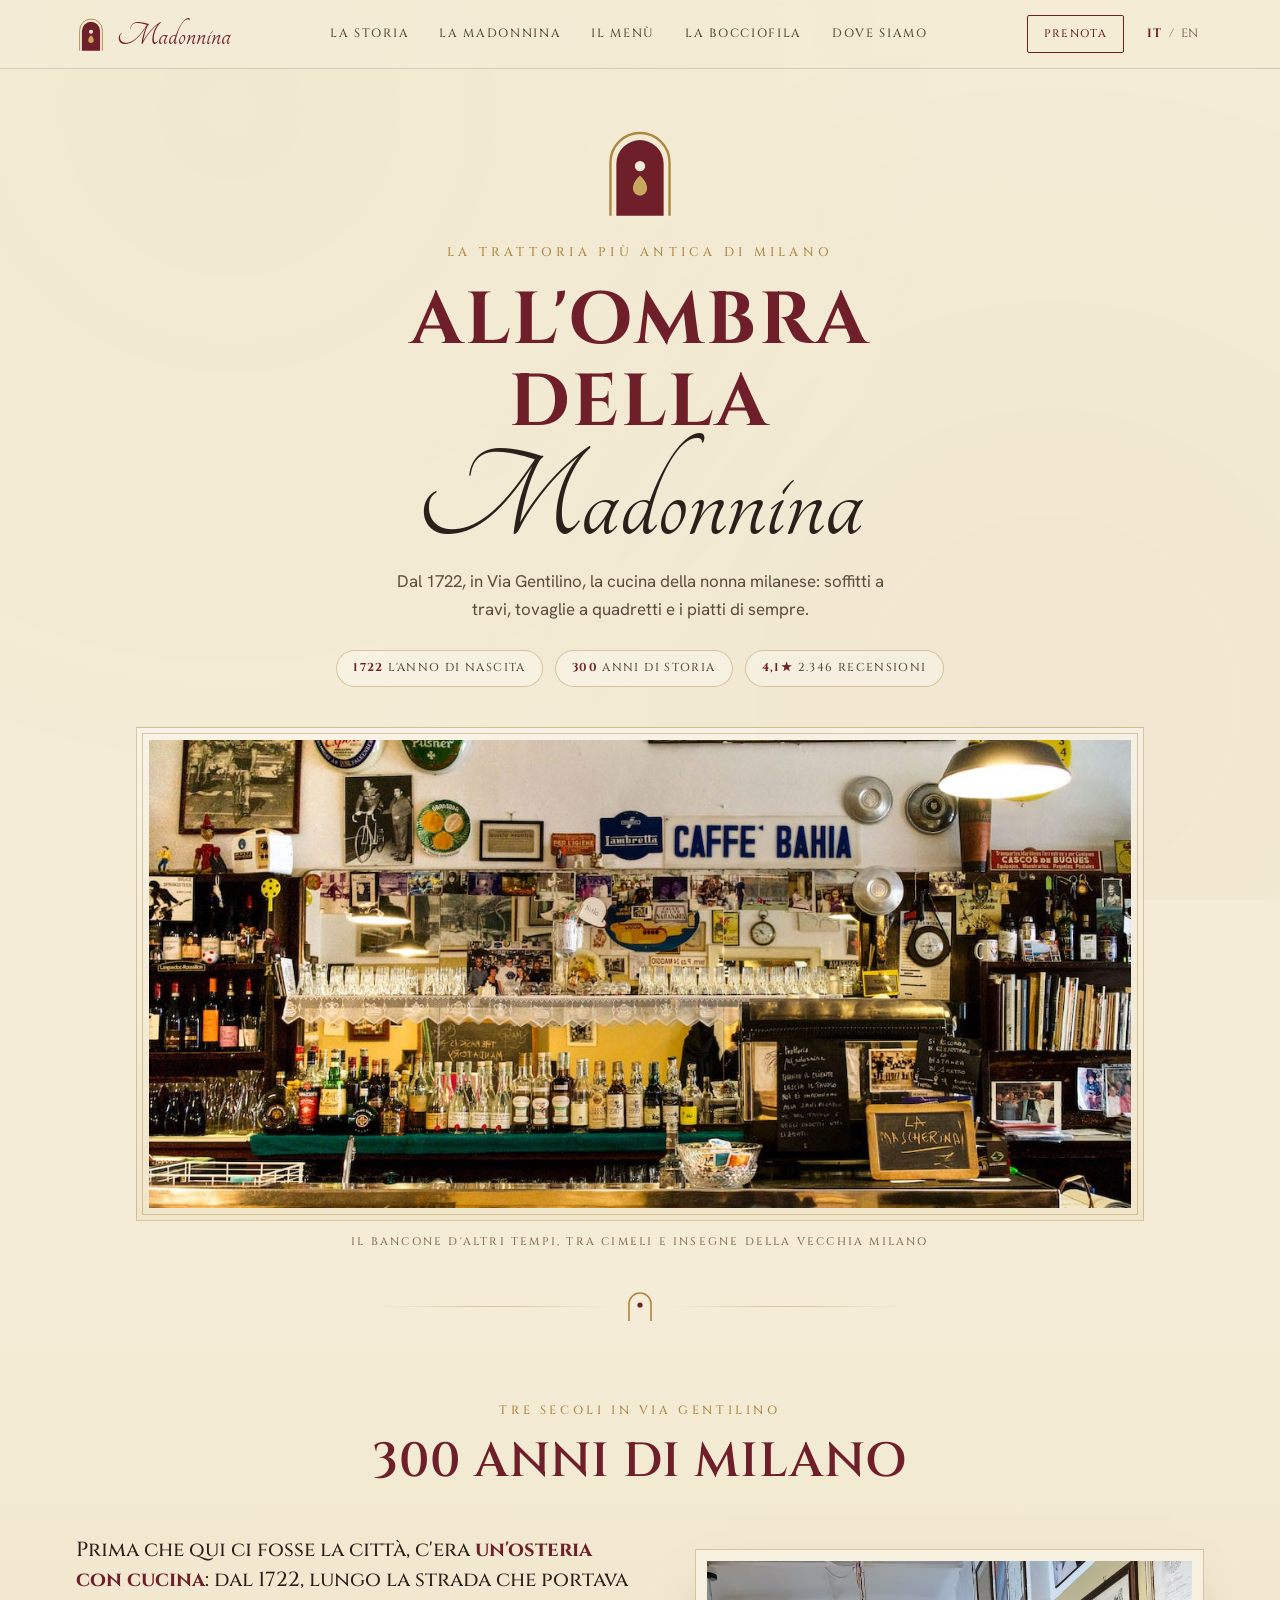
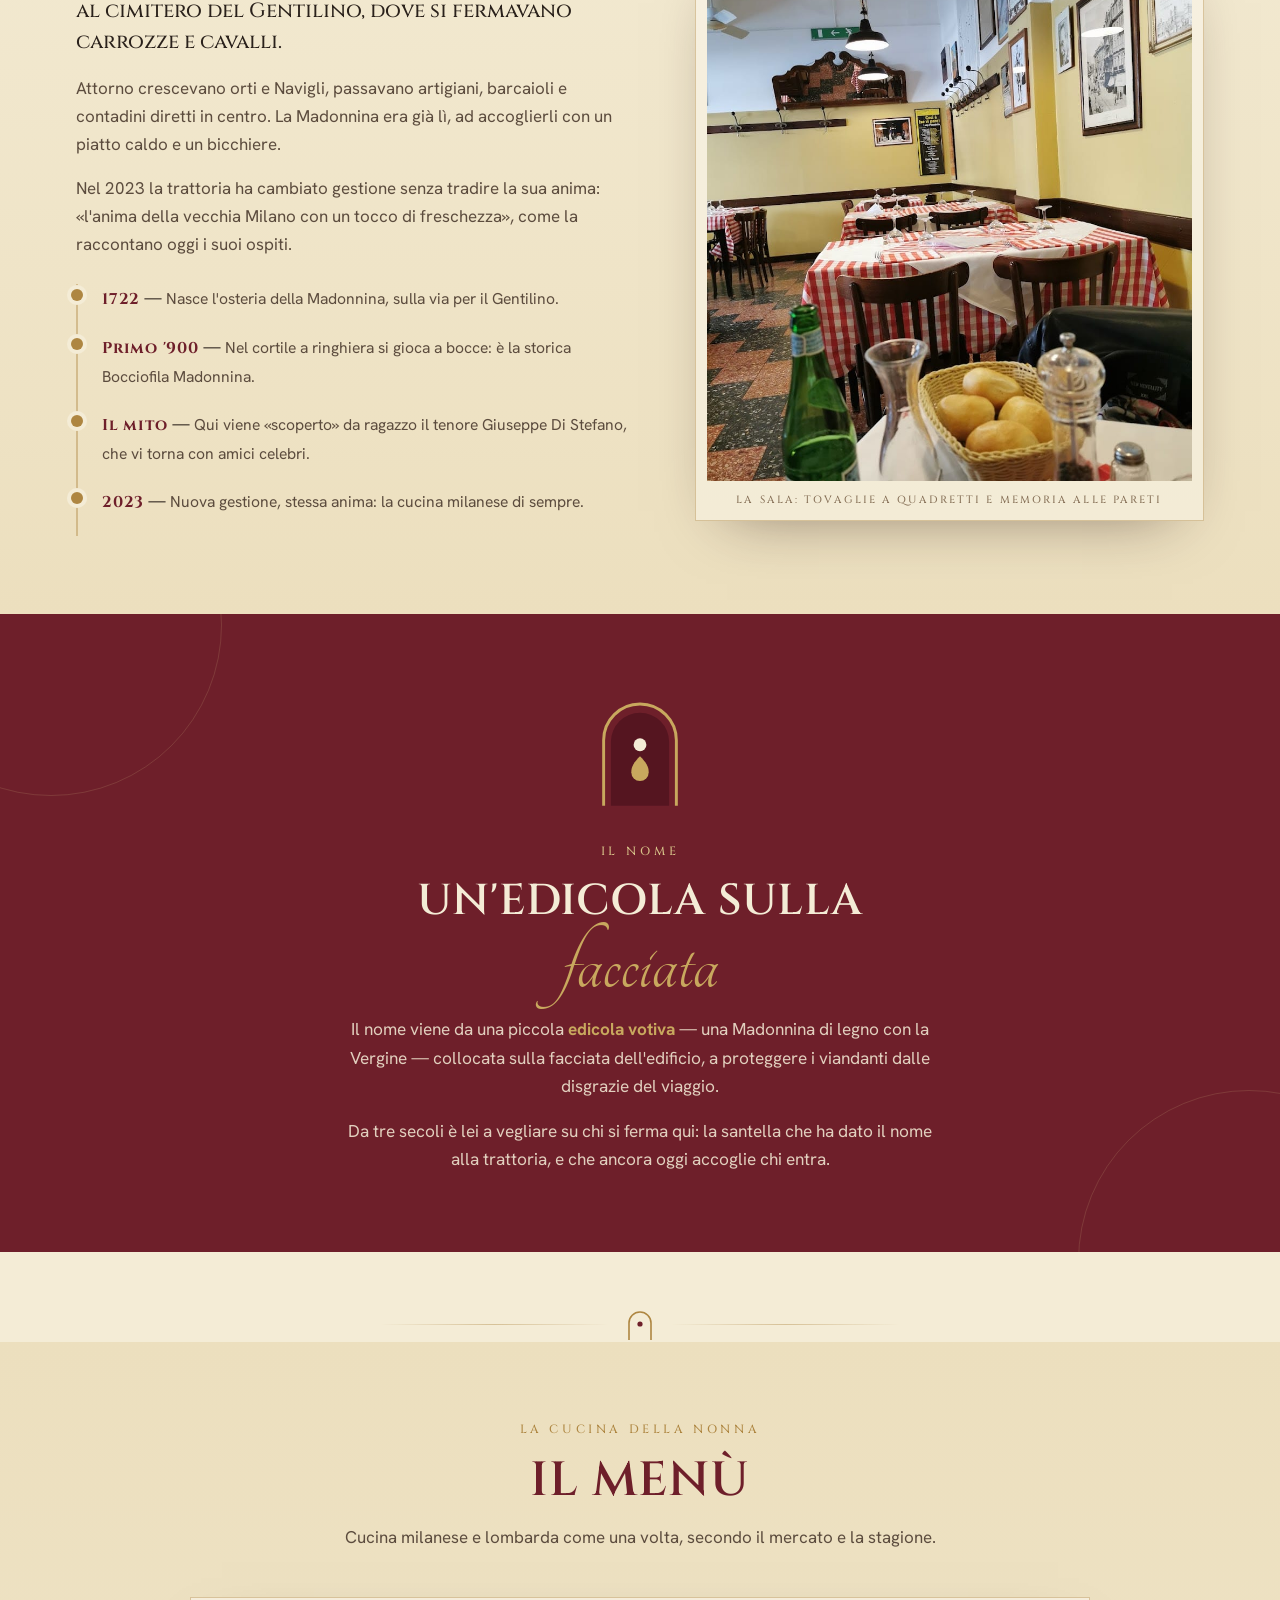
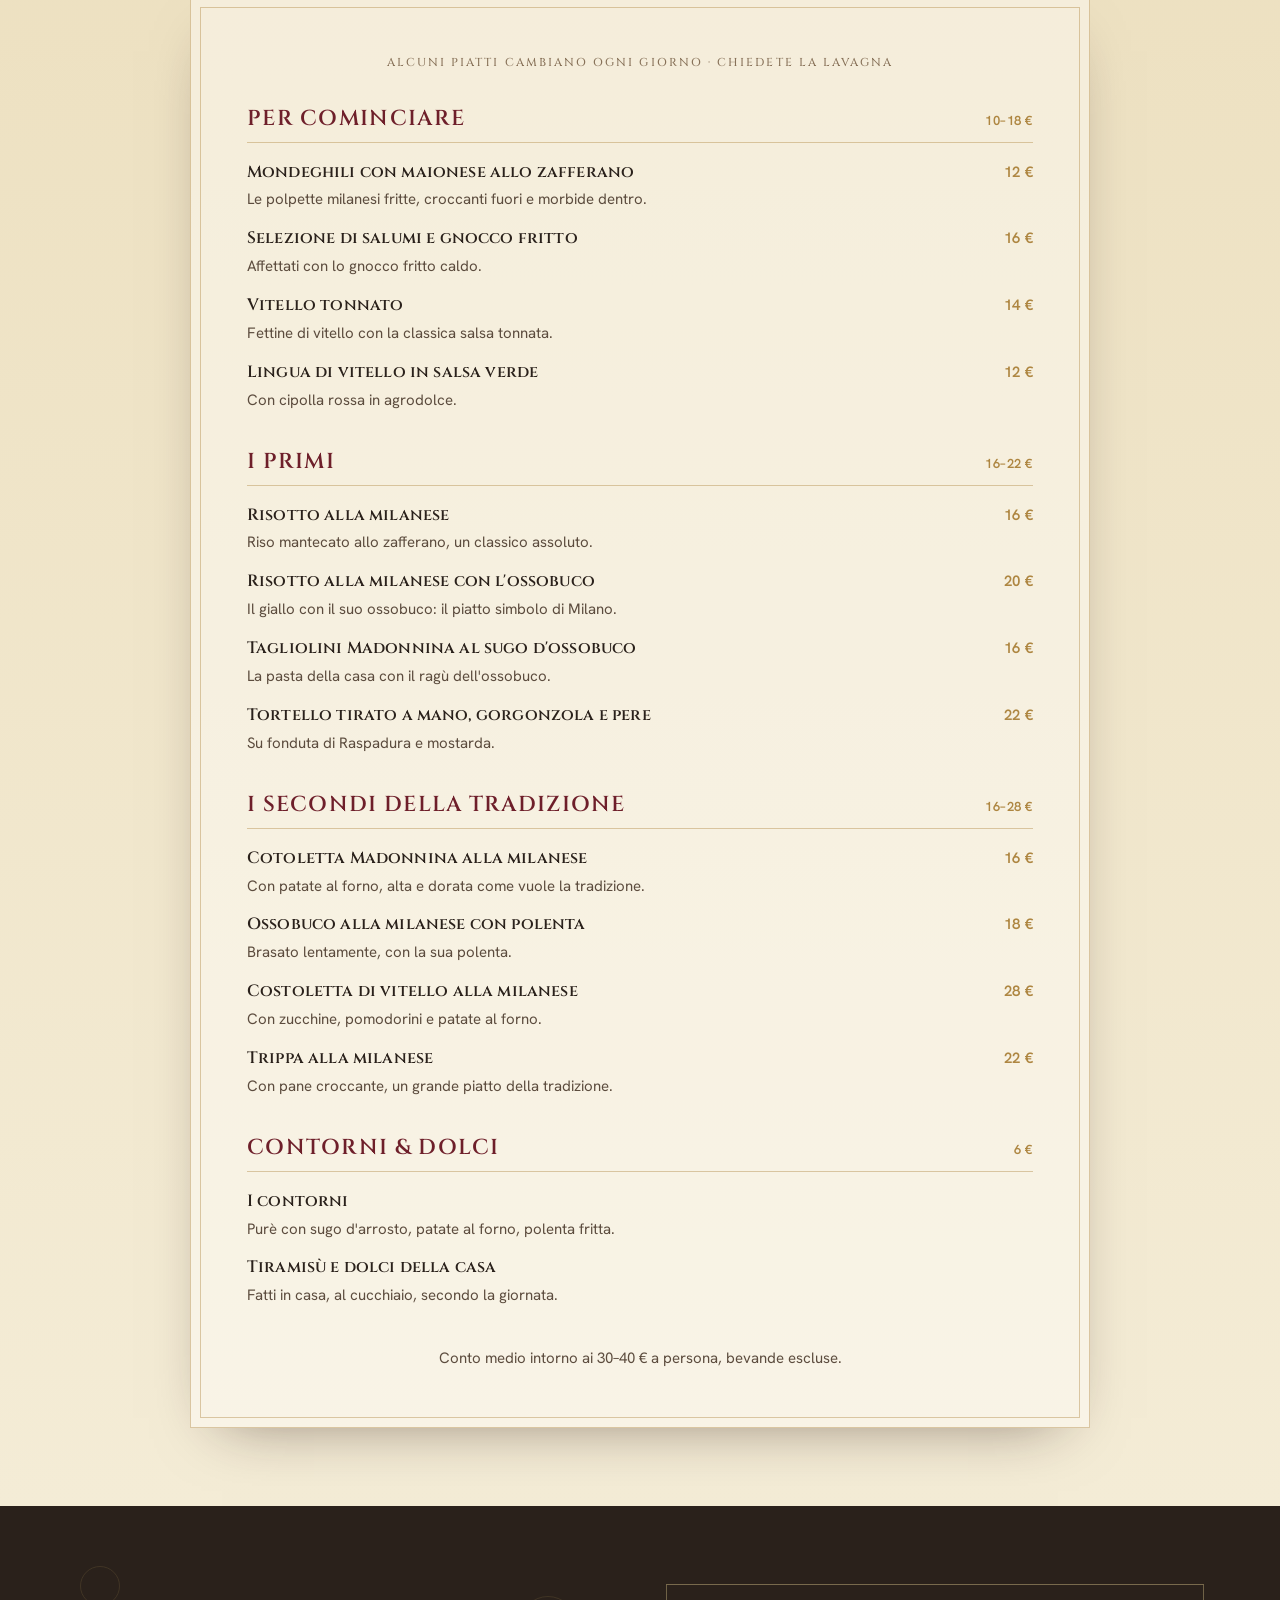
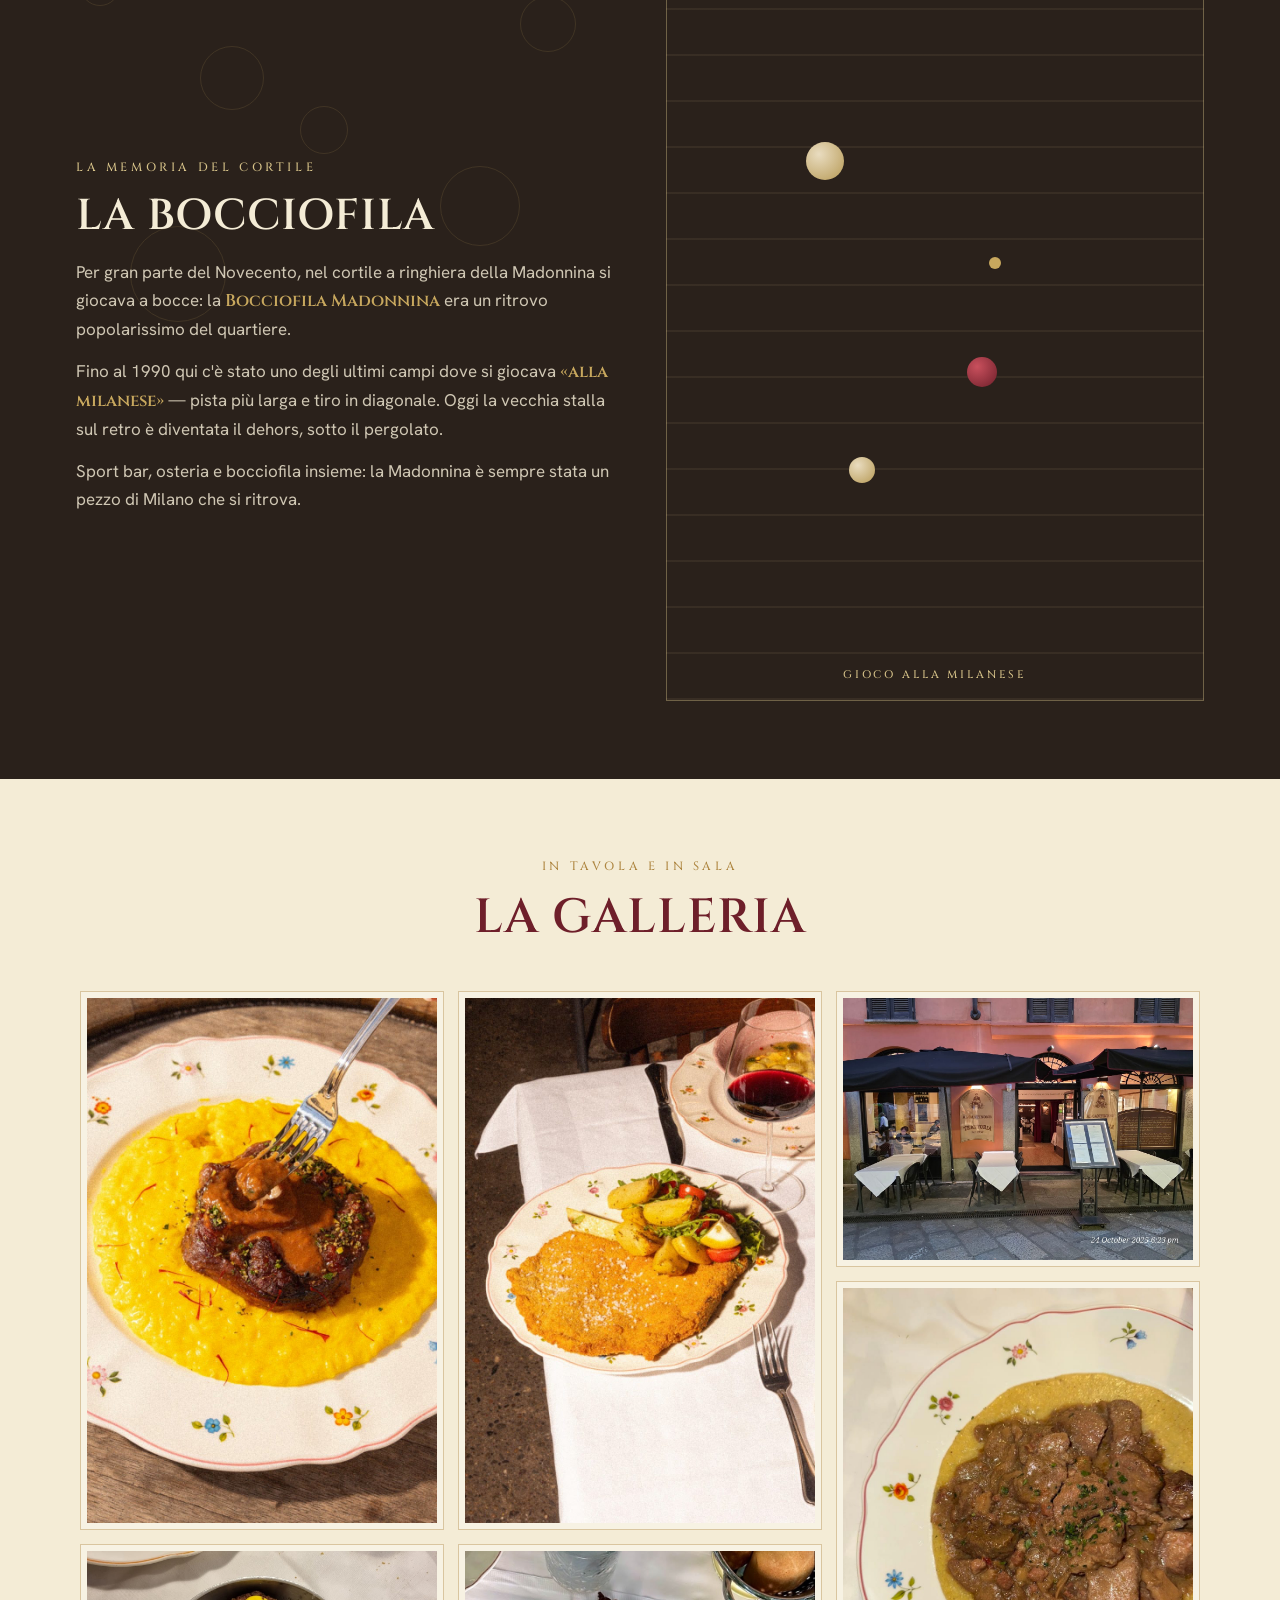
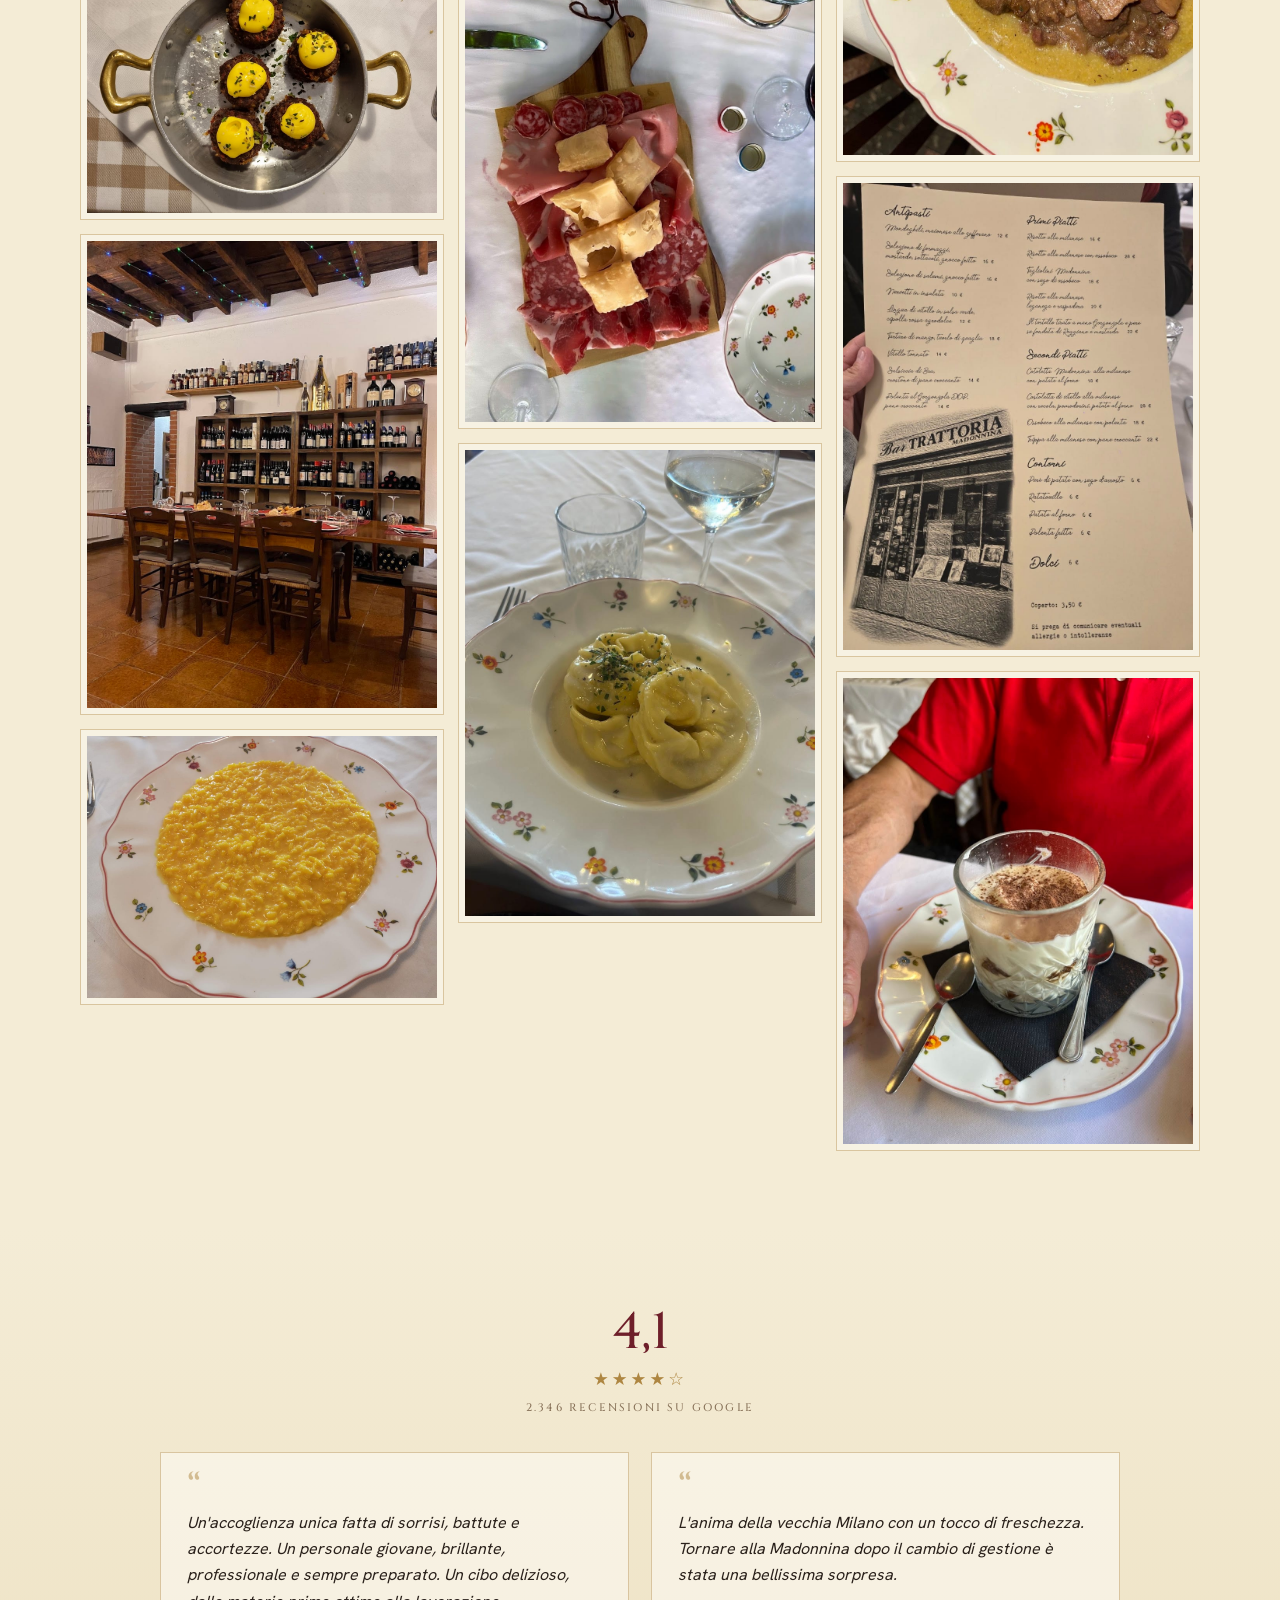
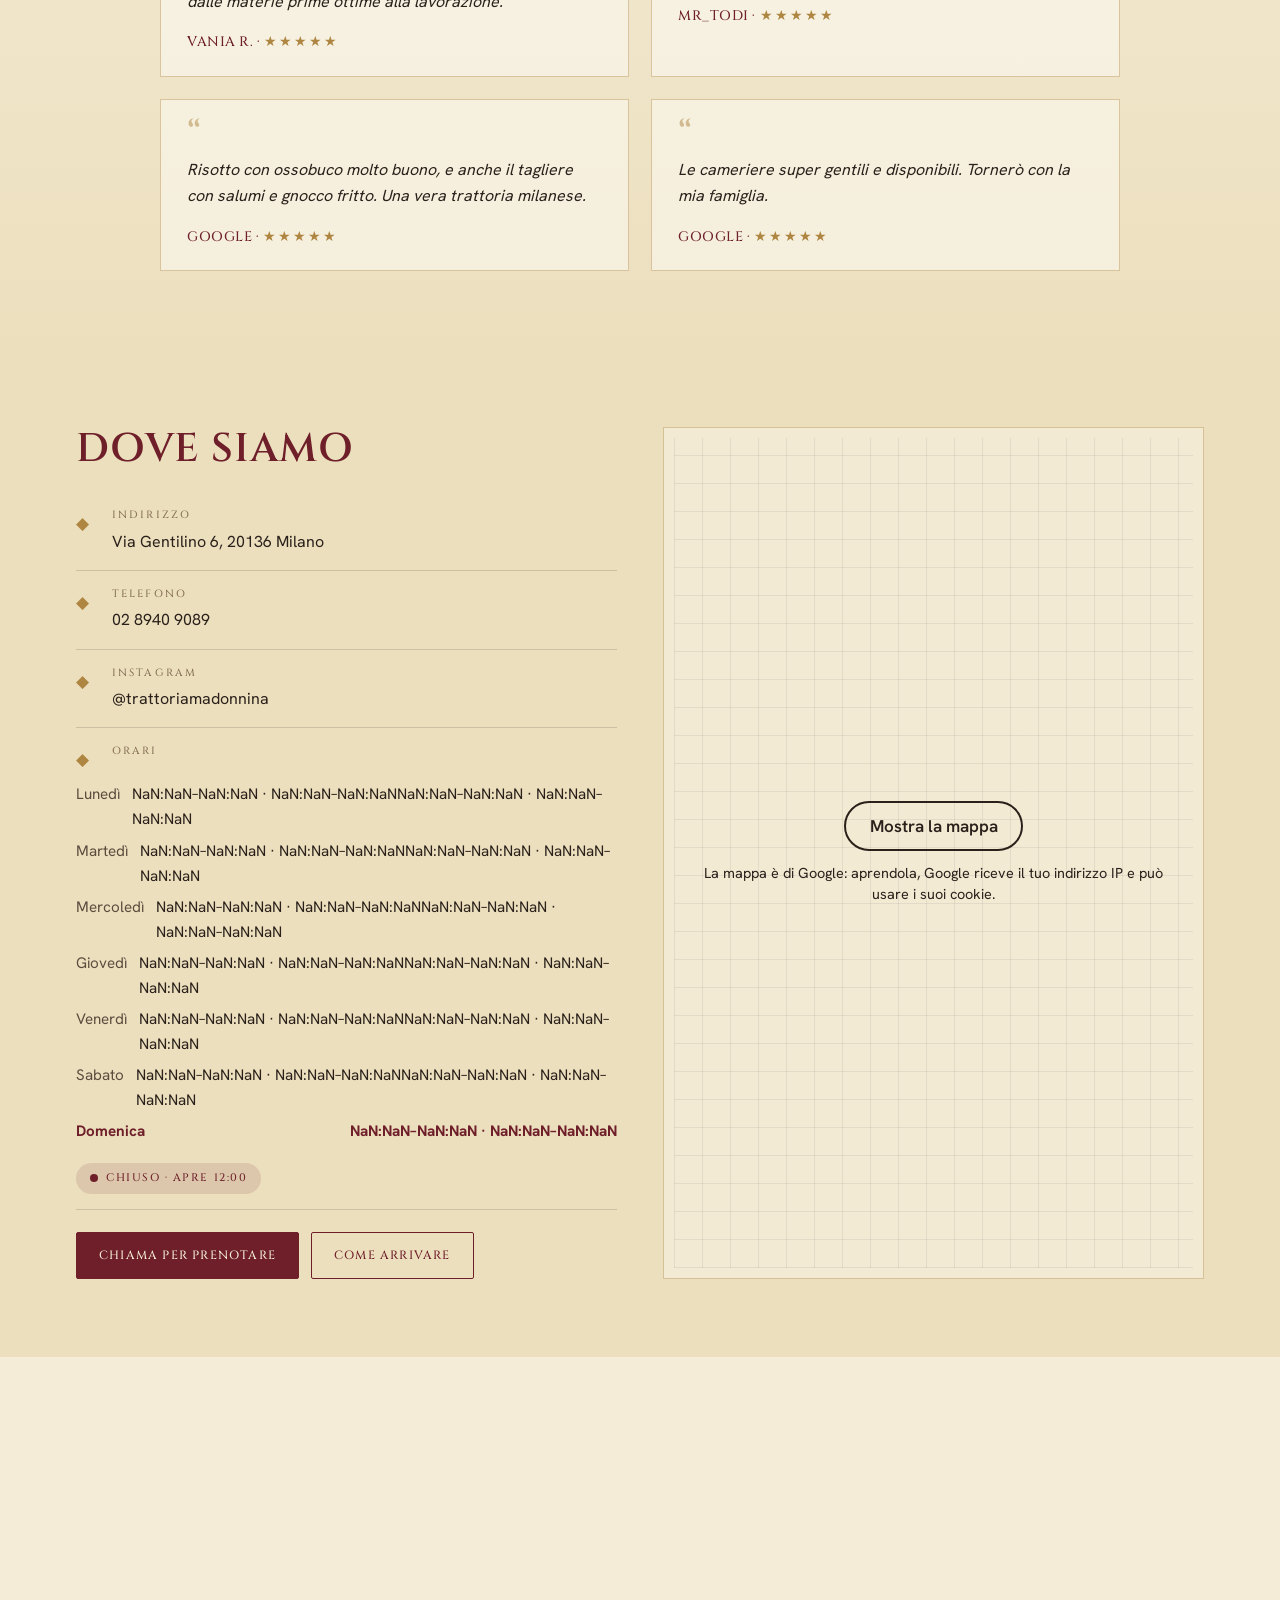
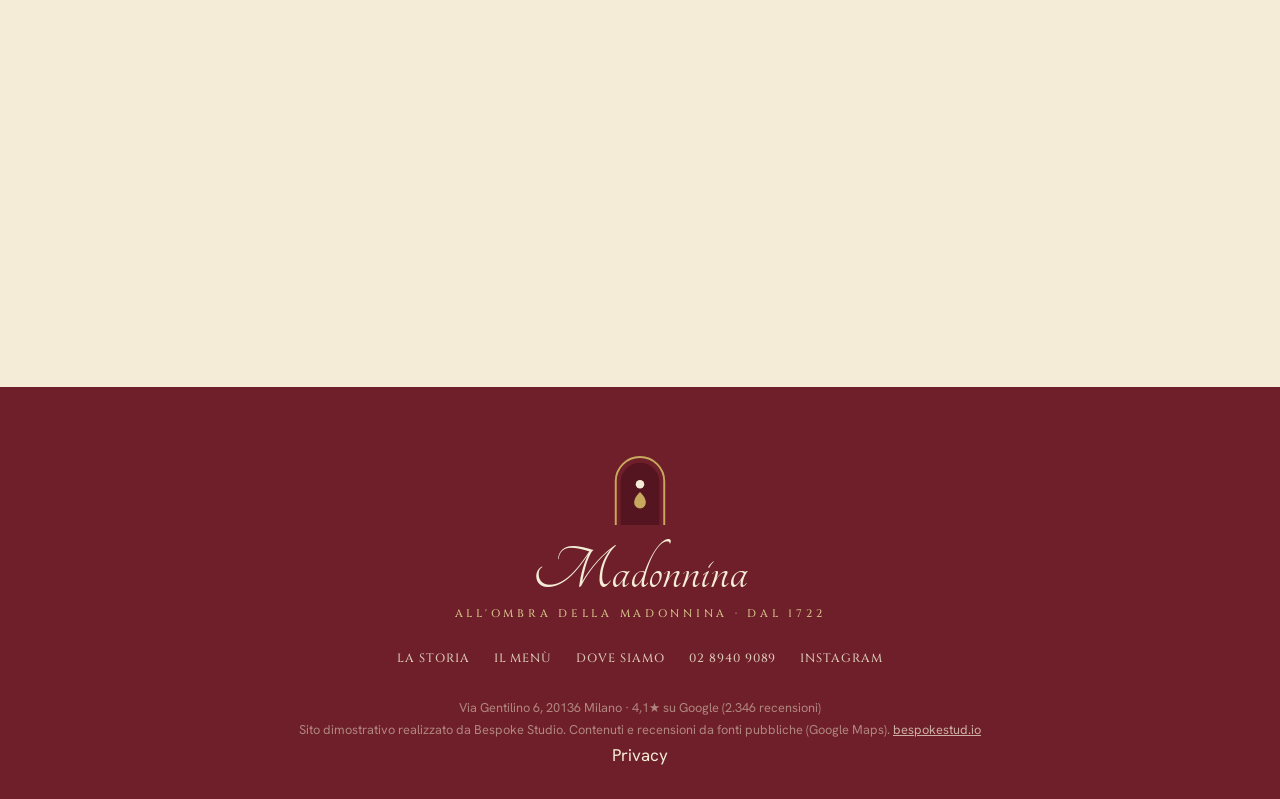
==== commit 1bbcab81: "Privacy e pulizia: caratteri sul sito, mappa al clic, informativa, noindex - caratteri copiati nel s" ====
--- a/index.html
+++ b/index.html
@@ -3,11 +3,10 @@
 <head>
 <meta charset="UTF-8">
 <meta name="viewport" content="width=device-width, initial-scale=1.0">
+<meta name="robots" content="noindex">
 <title>Trattoria Madonnina — la trattoria più antica di Milano · dal 1722</title>
 <meta name="description" content="La trattoria più antica di Milano, dal 1722. All'ombra della Madonnina, in Via Gentilino, la cucina della nonna milanese: mondeghili, ossobuco, risotto giallo, cotoletta.">
-<link rel="preconnect" href="https://fonts.googleapis.com">
-<link rel="preconnect" href="https://fonts.gstatic.com" crossorigin>
-<link href="https://fonts.googleapis.com/css2?family=Cinzel:wght@500;600;700;800&family=Hanken+Grotesk:wght@400;500;600;700&family=Tangerine:wght@400;700&display=swap" rel="stylesheet">
+<link rel="stylesheet" href="fonts/fonts.css?v=1">
 <link rel="stylesheet" href="css/styles.css?v=2">
 <link rel="icon" href="data:image/svg+xml,<svg xmlns='http://www.w3.org/2000/svg' viewBox='0 0 66 82'><path d='M8 74V33a25 25 0 0 1 50 0v41z' fill='none' stroke='%23AE8641' stroke-width='3'/><circle cx='33' cy='40' r='7' fill='%236E1F2A'/></svg>">
 </head>
@@ -266,8 +265,8 @@
         </div>
       </div>
       <div class="dove-map reveal">
-        <iframe title="Mappa Trattoria Madonnina" loading="lazy" referrerpolicy="no-referrer-when-downgrade"
-          src="https://www.google.com/maps?q=Trattoria+Madonnina+Via+Gentilino+6+Milano&output=embed"></iframe>
+        <div class="mappa-clic" data-mappa-clic style="--mappa-h: 320px"><template><iframe title="Mappa Trattoria Madonnina" loading="lazy" referrerpolicy="no-referrer-when-downgrade"
+          src="https://www.google.com/maps?q=Trattoria+Madonnina+Via+Gentilino+6+Milano&output=embed"></iframe></template><div class="mappa-clic__velo"><a class="mappa-clic__btn" href="https://maps.google.com/?q=Trattoria+Madonnina+Via+Gentilino+6+Milano" target="_blank" rel="noopener">Mostra la mappa</a><p class="mappa-clic__nota">La mappa è di Google: aprendola, Google riceve il tuo indirizzo IP e può usare i suoi cookie.</p></div></div>
       </div>
     </div>
   </div>
@@ -309,6 +308,7 @@
     <span data-i18n="foot.demo">Sito dimostrativo realizzato da Bespoke Studio. Contenuti e recensioni da fonti pubbliche (Google Maps).</span>
     <a href="https://bespokestud.io" target="_blank" rel="noopener">bespokestud.io</a>
   </div>
+  <p class="privacy-link"><a href="privacy.html">Privacy</a></p>
 </footer>
 
 <!-- action bar -->
@@ -318,5 +318,6 @@
 </div>
 
 <script src="js/main.js?v=2"></script>
+<script src="js/mappa-clic.js?v=1" defer></script>
 </body>
 </html>
--- a/fonts/fonts.css
+++ b/fonts/fonts.css
@@ -0,0 +1,235 @@
+/* Caratteri ospitati sul sito: nessuna richiesta a Google Fonts o Fontshare (giro privacy 1/10/2026). Licenze in LICENSE.txt. */
+/* latin-ext */
+@font-face {
+  font-family: 'Cinzel';
+  font-style: normal;
+  font-weight: 500;
+  font-display: swap;
+  src: url(cinzel-v26-8vIJ7ww63mVu7gt7-GT7LEc.woff2) format('woff2');
+  unicode-range: U+0100-02BA, U+02BD-02C5, U+02C7-02CC, U+02CE-02D7, U+02DD-02FF, U+0304, U+0308, U+0329, U+1D00-1DBF, U+1E00-1E9F, U+1EF2-1EFF, U+2020, U+20A0-20AB, U+20AD-20C0, U+2113, U+2C60-2C7F, U+A720-A7FF;
+}
+/* latin */
+@font-face {
+  font-family: 'Cinzel';
+  font-style: normal;
+  font-weight: 500;
+  font-display: swap;
+  src: url(cinzel-v26-8vIJ7ww63mVu7gt79mT7.woff2) format('woff2');
+  unicode-range: U+0000-00FF, U+0131, U+0152-0153, U+02BB-02BC, U+02C6, U+02DA, U+02DC, U+0304, U+0308, U+0329, U+2000-206F, U+20AC, U+2122, U+2191, U+2193, U+2212, U+2215, U+FEFF, U+FFFD;
+}
+/* latin-ext */
+@font-face {
+  font-family: 'Cinzel';
+  font-style: normal;
+  font-weight: 600;
+  font-display: swap;
+  src: url(cinzel-v26-8vIJ7ww63mVu7gt7-GT7LEc.woff2) format('woff2');
+  unicode-range: U+0100-02BA, U+02BD-02C5, U+02C7-02CC, U+02CE-02D7, U+02DD-02FF, U+0304, U+0308, U+0329, U+1D00-1DBF, U+1E00-1E9F, U+1EF2-1EFF, U+2020, U+20A0-20AB, U+20AD-20C0, U+2113, U+2C60-2C7F, U+A720-A7FF;
+}
+/* latin */
+@font-face {
+  font-family: 'Cinzel';
+  font-style: normal;
+  font-weight: 600;
+  font-display: swap;
+  src: url(cinzel-v26-8vIJ7ww63mVu7gt79mT7.woff2) format('woff2');
+  unicode-range: U+0000-00FF, U+0131, U+0152-0153, U+02BB-02BC, U+02C6, U+02DA, U+02DC, U+0304, U+0308, U+0329, U+2000-206F, U+20AC, U+2122, U+2191, U+2193, U+2212, U+2215, U+FEFF, U+FFFD;
+}
+/* latin-ext */
+@font-face {
+  font-family: 'Cinzel';
+  font-style: normal;
+  font-weight: 700;
+  font-display: swap;
+  src: url(cinzel-v26-8vIJ7ww63mVu7gt7-GT7LEc.woff2) format('woff2');
+  unicode-range: U+0100-02BA, U+02BD-02C5, U+02C7-02CC, U+02CE-02D7, U+02DD-02FF, U+0304, U+0308, U+0329, U+1D00-1DBF, U+1E00-1E9F, U+1EF2-1EFF, U+2020, U+20A0-20AB, U+20AD-20C0, U+2113, U+2C60-2C7F, U+A720-A7FF;
+}
+/* latin */
+@font-face {
+  font-family: 'Cinzel';
+  font-style: normal;
+  font-weight: 700;
+  font-display: swap;
+  src: url(cinzel-v26-8vIJ7ww63mVu7gt79mT7.woff2) format('woff2');
+  unicode-range: U+0000-00FF, U+0131, U+0152-0153, U+02BB-02BC, U+02C6, U+02DA, U+02DC, U+0304, U+0308, U+0329, U+2000-206F, U+20AC, U+2122, U+2191, U+2193, U+2212, U+2215, U+FEFF, U+FFFD;
+}
+/* latin-ext */
+@font-face {
+  font-family: 'Cinzel';
+  font-style: normal;
+  font-weight: 800;
+  font-display: swap;
+  src: url(cinzel-v26-8vIJ7ww63mVu7gt7-GT7LEc.woff2) format('woff2');
+  unicode-range: U+0100-02BA, U+02BD-02C5, U+02C7-02CC, U+02CE-02D7, U+02DD-02FF, U+0304, U+0308, U+0329, U+1D00-1DBF, U+1E00-1E9F, U+1EF2-1EFF, U+2020, U+20A0-20AB, U+20AD-20C0, U+2113, U+2C60-2C7F, U+A720-A7FF;
+}
+/* latin */
+@font-face {
+  font-family: 'Cinzel';
+  font-style: normal;
+  font-weight: 800;
+  font-display: swap;
+  src: url(cinzel-v26-8vIJ7ww63mVu7gt79mT7.woff2) format('woff2');
+  unicode-range: U+0000-00FF, U+0131, U+0152-0153, U+02BB-02BC, U+02C6, U+02DA, U+02DC, U+0304, U+0308, U+0329, U+2000-206F, U+20AC, U+2122, U+2191, U+2193, U+2212, U+2215, U+FEFF, U+FFFD;
+}
+/* cyrillic-ext */
+@font-face {
+  font-family: 'Hanken Grotesk';
+  font-style: normal;
+  font-weight: 400;
+  font-display: swap;
+  src: url(hankengrotesk-v12-ieVn2YZDLWuGJpnzaiwFXS9tYtpQ59CjCQ.woff2) format('woff2');
+  unicode-range: U+0460-052F, U+1C80-1C8A, U+20B4, U+2DE0-2DFF, U+A640-A69F, U+FE2E-FE2F;
+}
+/* vietnamese */
+@font-face {
+  font-family: 'Hanken Grotesk';
+  font-style: normal;
+  font-weight: 400;
+  font-display: swap;
+  src: url(hankengrotesk-v12-ieVn2YZDLWuGJpnzaiwFXS9tYtpS59CjCQ.woff2) format('woff2');
+  unicode-range: U+0102-0103, U+0110-0111, U+0128-0129, U+0168-0169, U+01A0-01A1, U+01AF-01B0, U+0300-0301, U+0303-0304, U+0308-0309, U+0323, U+0329, U+1EA0-1EF9, U+20AB;
+}
+/* latin-ext */
+@font-face {
+  font-family: 'Hanken Grotesk';
+  font-style: normal;
+  font-weight: 400;
+  font-display: swap;
+  src: url(hankengrotesk-v12-ieVn2YZDLWuGJpnzaiwFXS9tYtpT59CjCQ.woff2) format('woff2');
+  unicode-range: U+0100-02BA, U+02BD-02C5, U+02C7-02CC, U+02CE-02D7, U+02DD-02FF, U+0304, U+0308, U+0329, U+1D00-1DBF, U+1E00-1E9F, U+1EF2-1EFF, U+2020, U+20A0-20AB, U+20AD-20C0, U+2113, U+2C60-2C7F, U+A720-A7FF;
+}
+/* latin */
+@font-face {
+  font-family: 'Hanken Grotesk';
+  font-style: normal;
+  font-weight: 400;
+  font-display: swap;
+  src: url(hankengrotesk-v12-ieVn2YZDLWuGJpnzaiwFXS9tYtpd59A.woff2) format('woff2');
+  unicode-range: U+0000-00FF, U+0131, U+0152-0153, U+02BB-02BC, U+02C6, U+02DA, U+02DC, U+0304, U+0308, U+0329, U+2000-206F, U+20AC, U+2122, U+2191, U+2193, U+2212, U+2215, U+FEFF, U+FFFD;
+}
+/* cyrillic-ext */
+@font-face {
+  font-family: 'Hanken Grotesk';
+  font-style: normal;
+  font-weight: 500;
+  font-display: swap;
+  src: url(hankengrotesk-v12-ieVn2YZDLWuGJpnzaiwFXS9tYtpQ59CjCQ.woff2) format('woff2');
+  unicode-range: U+0460-052F, U+1C80-1C8A, U+20B4, U+2DE0-2DFF, U+A640-A69F, U+FE2E-FE2F;
+}
+/* vietnamese */
+@font-face {
+  font-family: 'Hanken Grotesk';
+  font-style: normal;
+  font-weight: 500;
+  font-display: swap;
+  src: url(hankengrotesk-v12-ieVn2YZDLWuGJpnzaiwFXS9tYtpS59CjCQ.woff2) format('woff2');
+  unicode-range: U+0102-0103, U+0110-0111, U+0128-0129, U+0168-0169, U+01A0-01A1, U+01AF-01B0, U+0300-0301, U+0303-0304, U+0308-0309, U+0323, U+0329, U+1EA0-1EF9, U+20AB;
+}
+/* latin-ext */
+@font-face {
+  font-family: 'Hanken Grotesk';
+  font-style: normal;
+  font-weight: 500;
+  font-display: swap;
+  src: url(hankengrotesk-v12-ieVn2YZDLWuGJpnzaiwFXS9tYtpT59CjCQ.woff2) format('woff2');
+  unicode-range: U+0100-02BA, U+02BD-02C5, U+02C7-02CC, U+02CE-02D7, U+02DD-02FF, U+0304, U+0308, U+0329, U+1D00-1DBF, U+1E00-1E9F, U+1EF2-1EFF, U+2020, U+20A0-20AB, U+20AD-20C0, U+2113, U+2C60-2C7F, U+A720-A7FF;
+}
+/* latin */
+@font-face {
+  font-family: 'Hanken Grotesk';
+  font-style: normal;
+  font-weight: 500;
+  font-display: swap;
+  src: url(hankengrotesk-v12-ieVn2YZDLWuGJpnzaiwFXS9tYtpd59A.woff2) format('woff2');
+  unicode-range: U+0000-00FF, U+0131, U+0152-0153, U+02BB-02BC, U+02C6, U+02DA, U+02DC, U+0304, U+0308, U+0329, U+2000-206F, U+20AC, U+2122, U+2191, U+2193, U+2212, U+2215, U+FEFF, U+FFFD;
+}
+/* cyrillic-ext */
+@font-face {
+  font-family: 'Hanken Grotesk';
+  font-style: normal;
+  font-weight: 600;
+  font-display: swap;
+  src: url(hankengrotesk-v12-ieVn2YZDLWuGJpnzaiwFXS9tYtpQ59CjCQ.woff2) format('woff2');
+  unicode-range: U+0460-052F, U+1C80-1C8A, U+20B4, U+2DE0-2DFF, U+A640-A69F, U+FE2E-FE2F;
+}
+/* vietnamese */
+@font-face {
+  font-family: 'Hanken Grotesk';
+  font-style: normal;
+  font-weight: 600;
+  font-display: swap;
+  src: url(hankengrotesk-v12-ieVn2YZDLWuGJpnzaiwFXS9tYtpS59CjCQ.woff2) format('woff2');
+  unicode-range: U+0102-0103, U+0110-0111, U+0128-0129, U+0168-0169, U+01A0-01A1, U+01AF-01B0, U+0300-0301, U+0303-0304, U+0308-0309, U+0323, U+0329, U+1EA0-1EF9, U+20AB;
+}
+/* latin-ext */
+@font-face {
+  font-family: 'Hanken Grotesk';
+  font-style: normal;
+  font-weight: 600;
+  font-display: swap;
+  src: url(hankengrotesk-v12-ieVn2YZDLWuGJpnzaiwFXS9tYtpT59CjCQ.woff2) format('woff2');
+  unicode-range: U+0100-02BA, U+02BD-02C5, U+02C7-02CC, U+02CE-02D7, U+02DD-02FF, U+0304, U+0308, U+0329, U+1D00-1DBF, U+1E00-1E9F, U+1EF2-1EFF, U+2020, U+20A0-20AB, U+20AD-20C0, U+2113, U+2C60-2C7F, U+A720-A7FF;
+}
+/* latin */
+@font-face {
+  font-family: 'Hanken Grotesk';
+  font-style: normal;
+  font-weight: 600;
+  font-display: swap;
+  src: url(hankengrotesk-v12-ieVn2YZDLWuGJpnzaiwFXS9tYtpd59A.woff2) format('woff2');
+  unicode-range: U+0000-00FF, U+0131, U+0152-0153, U+02BB-02BC, U+02C6, U+02DA, U+02DC, U+0304, U+0308, U+0329, U+2000-206F, U+20AC, U+2122, U+2191, U+2193, U+2212, U+2215, U+FEFF, U+FFFD;
+}
+/* cyrillic-ext */
+@font-face {
+  font-family: 'Hanken Grotesk';
+  font-style: normal;
+  font-weight: 700;
+  font-display: swap;
+  src: url(hankengrotesk-v12-ieVn2YZDLWuGJpnzaiwFXS9tYtpQ59CjCQ.woff2) format('woff2');
+  unicode-range: U+0460-052F, U+1C80-1C8A, U+20B4, U+2DE0-2DFF, U+A640-A69F, U+FE2E-FE2F;
+}
+/* vietnamese */
+@font-face {
+  font-family: 'Hanken Grotesk';
+  font-style: normal;
+  font-weight: 700;
+  font-display: swap;
+  src: url(hankengrotesk-v12-ieVn2YZDLWuGJpnzaiwFXS9tYtpS59CjCQ.woff2) format('woff2');
+  unicode-range: U+0102-0103, U+0110-0111, U+0128-0129, U+0168-0169, U+01A0-01A1, U+01AF-01B0, U+0300-0301, U+0303-0304, U+0308-0309, U+0323, U+0329, U+1EA0-1EF9, U+20AB;
+}
+/* latin-ext */
+@font-face {
+  font-family: 'Hanken Grotesk';
+  font-style: normal;
+  font-weight: 700;
+  font-display: swap;
+  src: url(hankengrotesk-v12-ieVn2YZDLWuGJpnzaiwFXS9tYtpT59CjCQ.woff2) format('woff2');
+  unicode-range: U+0100-02BA, U+02BD-02C5, U+02C7-02CC, U+02CE-02D7, U+02DD-02FF, U+0304, U+0308, U+0329, U+1D00-1DBF, U+1E00-1E9F, U+1EF2-1EFF, U+2020, U+20A0-20AB, U+20AD-20C0, U+2113, U+2C60-2C7F, U+A720-A7FF;
+}
+/* latin */
+@font-face {
+  font-family: 'Hanken Grotesk';
+  font-style: normal;
+  font-weight: 700;
+  font-display: swap;
+  src: url(hankengrotesk-v12-ieVn2YZDLWuGJpnzaiwFXS9tYtpd59A.woff2) format('woff2');
+  unicode-range: U+0000-00FF, U+0131, U+0152-0153, U+02BB-02BC, U+02C6, U+02DA, U+02DC, U+0304, U+0308, U+0329, U+2000-206F, U+20AC, U+2122, U+2191, U+2193, U+2212, U+2215, U+FEFF, U+FFFD;
+}
+/* latin */
+@font-face {
+  font-family: 'Tangerine';
+  font-style: normal;
+  font-weight: 400;
+  font-display: swap;
+  src: url(tangerine-v18-IurY6Y5j_oScZZow4VOxCZZM.woff2) format('woff2');
+  unicode-range: U+0000-00FF, U+0131, U+0152-0153, U+02BB-02BC, U+02C6, U+02DA, U+02DC, U+0304, U+0308, U+0329, U+2000-206F, U+20AC, U+2122, U+2191, U+2193, U+2212, U+2215, U+FEFF, U+FFFD;
+}
+/* latin */
+@font-face {
+  font-family: 'Tangerine';
+  font-style: normal;
+  font-weight: 700;
+  font-display: swap;
+  src: url(tangerine-v18-Iurd6Y5j_oScZZow4VO5srNZi5FN.woff2) format('woff2');
+  unicode-range: U+0000-00FF, U+0131, U+0152-0153, U+02BB-02BC, U+02C6, U+02DA, U+02DC, U+0304, U+0308, U+0329, U+2000-206F, U+20AC, U+2122, U+2191, U+2193, U+2212, U+2215, U+FEFF, U+FFFD;
+}
--- a/css/styles.css
+++ b/css/styles.css
@@ -284,3 +284,12 @@
   .hero-photo img{height:320px}
   .menu-cat h3{flex-direction:column;gap:2px;align-items:flex-start}
 }
+
+/*MAPPACLIC*/
+/* la mappa Google si carica solo al clic (giro privacy 1/10/2026) */
+.mappa-clic { display: flex; align-items: center; justify-content: center; width: 100%; height: 100%; min-height: var(--mappa-h, 320px); box-sizing: border-box; padding: 24px; text-align: center; background: repeating-linear-gradient(0deg, rgba(127, 127, 127, 0.14) 0 1px, transparent 1px 28px), repeating-linear-gradient(90deg, rgba(127, 127, 127, 0.14) 0 1px, transparent 1px 28px); }
+.mappa-clic__velo { display: flex; flex-direction: column; align-items: center; gap: 12px; max-width: 32em; }
+.mappa-clic__btn { display: inline-block; padding: 0.75em 1.4em; border: 2px solid currentColor; border-radius: 999px; color: inherit; font: inherit; font-weight: 600; line-height: 1.2; text-decoration: none; background: transparent; cursor: pointer; }
+.mappa-clic__btn:hover, .mappa-clic__btn:focus-visible { text-decoration: underline; }
+.mappa-clic__nota { margin: 0; font-size: 0.85em; line-height: 1.45; }
+/*/MAPPACLIC*/
